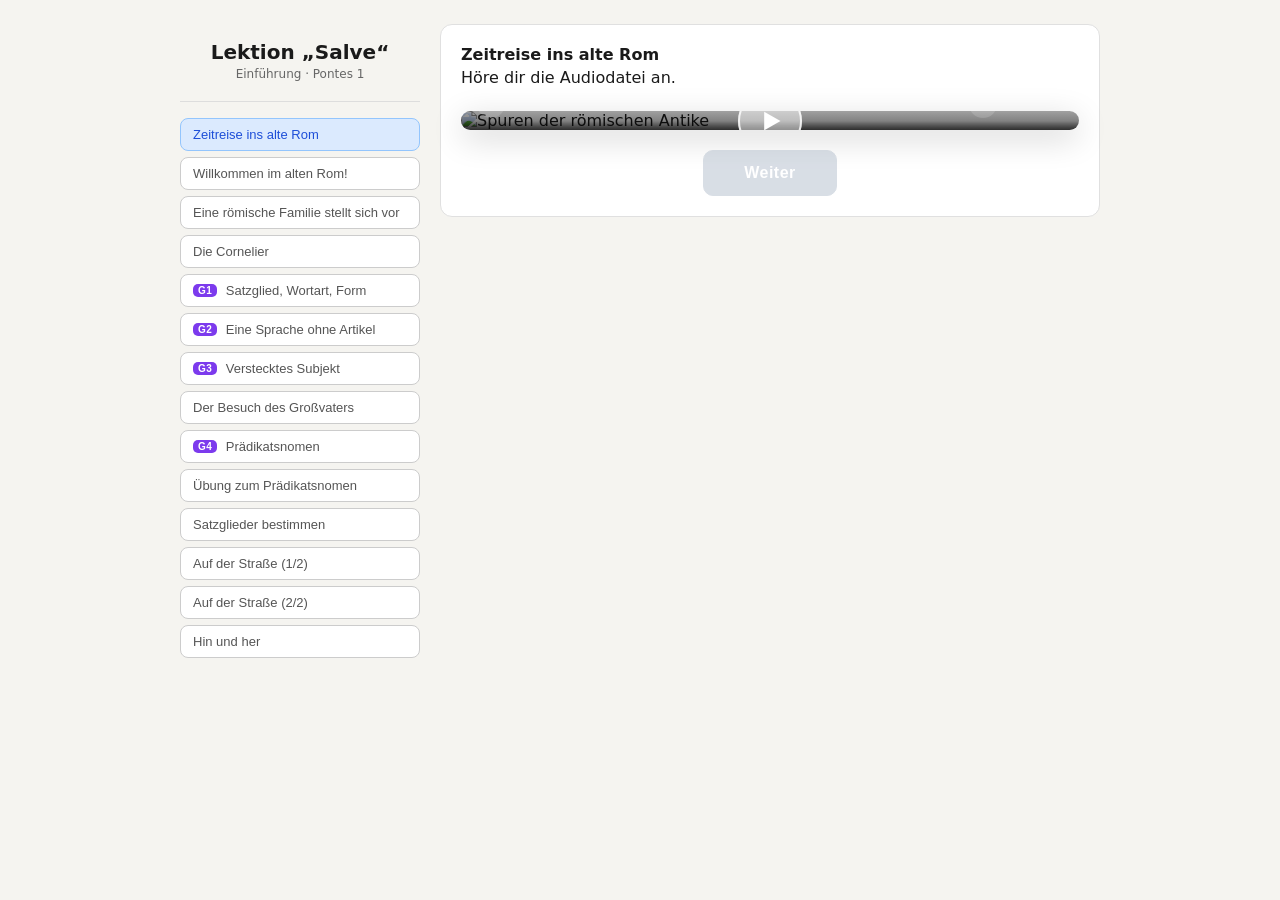
==== index.html @ 998313d2 "Update index.html jpg to png" ====
<!doctype html>
<html lang="de">
  <head>
    <meta charset="utf-8" />
    <meta content="width=device-width, initial-scale=1.0" name="viewport" />
    <title>Salve — Einführung · Pontes 1</title>
    <link href="salve.css" rel="stylesheet" />
  </head>
  <body>
    <!-- Solution Popover -->
    <div class="is-0ab481" id="solution-popover">
      <span id="solution-popover-text"></span>
      <div class="is-3caed4"></div>
    </div>

    <div class="app">
      <div class="sidebar">
        <div class="sidebar-header">
          <h1>Lektion „Salve“</h1>
          <p>Einführung · Pontes 1</p>
        </div>
        <div class="nav">
          <button class="nav-btn active" id="nav-s1">
            Zeitreise ins alte Rom
          </button>
          <button class="nav-btn" id="nav-s2">Willkommen im alten Rom!</button>
          <button class="nav-btn" id="nav-s3">
            Eine römische Familie stellt sich vor
          </button>
          <button class="nav-btn" id="nav-s4">Die Cornelier</button>
          <button class="nav-btn" id="nav-s5">
            <span class="grammar-badge">G1</span> Satzglied, Wortart, Form
          </button>
          <button class="nav-btn" id="nav-s6">
            <span class="grammar-badge">G2</span> Eine Sprache ohne Artikel
          </button>
          <button class="nav-btn" id="nav-s7">
            <span class="grammar-badge">G3</span> Verstecktes Subjekt
          </button>
          <button class="nav-btn" id="nav-s8">Der Besuch des Großvaters</button>
          <button class="nav-btn" id="nav-s9">
            <span class="grammar-badge">G4</span> Prädikatsnomen
          </button>
          <button class="nav-btn" id="nav-s10">Übung zum Prädikatsnomen</button>
          <button class="nav-btn" id="nav-s11">Satzglieder bestimmen</button>
          <button class="nav-btn" id="nav-s12">Auf der Straße (1/2)</button>
          <button class="nav-btn" id="nav-s13">Auf der Straße (2/2)</button>
          <button class="nav-btn" id="nav-s14">Hin und her</button>
          <button class="nav-btn nav-btn-uebersicht" id="nav-s15" style="display:none;">📋 Übersicht</button>
        </div>
      </div>

      <div class="main-content">
        <!-- S1: Zeitreise ins alte Rom -->
        <div class="section active" id="s1">
          <div class="task">
            <div class="task-title">Zeitreise ins alte Rom</div>
            <p class="task-instruction">Höre dir die Audiodatei an.</p>

            <!-- Hidden Audio Element -->
            <audio id="audio-s1">
              <source src="Zeitreise-ins-alte-Rom.mp3" type="audio/mpeg" />
            </audio>

            <!-- Bild mit eingebettetem Audio-Player -->
            <div
              class="s1-img-wrap"
              style="margin-bottom: 20px"
              onclick="toggleAudioS1(event)"
            >
              <img
                alt="Spuren der römischen Antike"
                src="Spuren-der-römischen-Antike.jpg"
                class="s1-img"
              />
              <!-- Centered pulsing play button -->
              <div class="s1-center-btn-wrap" id="s1-center-btn-wrap">
                <div class="s1-pulse-ring"></div>
                <div class="s1-pulse-ring s1-pulse-delay"></div>
                <button
                  class="s1-center-play-btn"
                  id="audio-play-btn-s1"
                  onclick="toggleAudioS1(event)"
                  aria-label="Abspielen"
                >
                  <svg
                    id="icon-play-s1"
                    viewBox="0 0 24 24"
                    width="28"
                    height="28"
                    fill="white"
                  >
                    <polygon points="7,4 21,12 7,20" />
                  </svg>
                  <svg
                    id="icon-pause-s1"
                    viewBox="0 0 24 24"
                    width="28"
                    height="28"
                    fill="white"
                    style="display: none"
                  >
                    <rect x="5" y="4" width="4" height="16" rx="1" />
                    <rect x="15" y="4" width="4" height="16" rx="1" />
                  </svg>
                </button>
              </div>

              <!-- Bottom progress bar (always visible) -->
              <div class="s1-overlay-player" id="audio-player-s1">
                <!-- Play/Pause -->
                <button
                  class="s1-bar-btn"
                  onclick="toggleAudioS1(event)"
                  aria-label="Play/Pause"
                >
                  <svg
                    id="icon-play-bar"
                    viewBox="0 0 24 24"
                    width="16"
                    height="16"
                    fill="white"
                  >
                    <polygon points="6,4 20,12 6,20" />
                  </svg>
                  <svg
                    id="icon-pause-bar"
                    viewBox="0 0 24 24"
                    width="16"
                    height="16"
                    fill="white"
                    style="display: none"
                  >
                    <rect x="5" y="4" width="4" height="16" rx="1" />
                    <rect x="15" y="4" width="4" height="16" rx="1" />
                  </svg>
                </button>

                <!-- Fortschrittsbalken -->
                <div
                  class="s1-progress-wrap"
                  id="audio-progress-wrap-s1"
                  onclick="seekAudioS1(event)"
                >
                  <div class="s1-progress-bar" id="audio-progress-s1"></div>
                </div>
                <div class="s1-time" id="audio-time-s1">0:00 / 0:00</div>

                <!-- Lautstärke -->
                <div class="s1-vol-wrap">
                  <button
                    class="s1-bar-btn"
                    id="s1-vol-btn"
                    onclick="s1ToggleMute(event)"
                    aria-label="Lautstärke"
                  >
                    <svg
                      id="icon-vol"
                      viewBox="0 0 24 24"
                      width="16"
                      height="16"
                      fill="white"
                    >
                      <path
                        d="M3 9v6h4l5 5V4L7 9H3zm13.5 3A4.5 4.5 0 0 0 14 7.97v8.05c1.48-.73 2.5-2.25 2.5-4.02z"
                      />
                    </svg>
                    <svg
                      id="icon-mute"
                      viewBox="0 0 24 24"
                      width="16"
                      height="16"
                      fill="white"
                      style="display: none"
                    >
                      <path
                        d="M16.5 12A4.5 4.5 0 0 0 14 7.97v2.21l2.45 2.45c.03-.2.05-.41.05-.63zm2.5 0c0 .94-.2 1.82-.54 2.64l1.51 1.51A8.796 8.796 0 0 0 21 12c0-4.28-3-7.86-7-8.77v2.06c2.89.86 5 3.54 5 6.71zM4.27 3L3 4.27 7.73 9H3v6h4l5 5v-6.73l4.25 4.25c-.67.52-1.42.93-2.25 1.18v2.06A8.99 8.99 0 0 0 17.73 18l1.73 1.73L21 18.46 4.54 2 4.27 3zM12 4L9.91 6.09 12 8.18V4z"
                      />
                    </svg>
                  </button>
                  <input
                    class="s1-vol-slider"
                    id="s1-vol-slider"
                    type="range"
                    min="0"
                    max="1"
                    step="0.05"
                    value="1"
                    oninput="s1SetVolume(event)"
                    onclick="event.stopPropagation()"
                  />
                </div>
              </div>
            </div>

            <!-- Weiter-Button (erscheint erst in den letzten 2 Sekunden) -->
            <div class="s1-weiter-center" id="s1-weiter-wrap">
              <button
                class="btn-check btn-weiter btn-weiter-inactive"
                id="btn-s1-weiter"
                onclick="markS1Weiter()"
                disabled
              >
                Weiter
              </button>
            </div>
          </div>
        </div>

        <!-- S2: Willkommen im alten Rom! -->
        <div class="section" id="s2">
          <div class="task">
            <div class="task-title">Willkommen im alten Rom!</div>
            <p class="task-instruction">
              Stelle Vermutungen an, welche Gegenstände die Römer anstelle der
              folgenden modernen Gegenstände verwendeten.
            </p>

            <!-- Word Pool -->
            <div class="s2-pool" id="s2-pool">
              <div class="s15-chip" draggable="true" id="s2-chip-5">
                Sonnenuhr
              </div>
              <div class="s15-chip" draggable="true" id="s2-chip-9">
                Wachstafel, Buchrolle
              </div>
              <div class="s15-chip" draggable="true" id="s2-chip-3">Besen</div>
              <div class="s15-chip" draggable="true" id="s2-chip-7">
                Ball, Nüsse
              </div>
              <div class="s15-chip" draggable="true" id="s2-chip-1">
                Bottich, Waschbrett
              </div>
              <div class="s15-chip" draggable="true" id="s2-chip-10">
                Offenes Feuer
              </div>
              <div class="s15-chip" draggable="true" id="s2-chip-4">
                Kerze, Öllampe
              </div>
              <div class="s15-chip" draggable="true" id="s2-chip-6">
                Kutsche
              </div>
              <div class="s15-chip" draggable="true" id="s2-chip-2">
                Griffel, Schreibfeder
              </div>
              <div class="s15-chip" draggable="true" id="s2-chip-8">
                Kohlebecken
              </div>
            </div>

            <!-- Image Grid -->
            <div class="s2-grid">
              <div class="s2-card">
                <img
                  src="waschmaschine.png"
                  alt="Waschmaschine"
                  class="s2-img"
                />
                <div
                  class="s15-slot s2-slot"
                  id="s2-slot-1"
                  data-correct="1"
                ></div>
              </div>

              <div class="s2-card">
                <img
                  src="kugelschreibe.png"
                  alt="Kugelschreiber"
                  class="s2-img"
                />
                <div
                  class="s15-slot s2-slot"
                  id="s2-slot-2"
                  data-correct="2"
                ></div>
              </div>

              <div class="s2-card">
                <img src="staubsauger.png" alt="Staubsauger" class="s2-img" />
                <div
                  class="s15-slot s2-slot"
                  id="s2-slot-3"
                  data-correct="3"
                ></div>
              </div>

              <div class="s2-card">
                <img src="gluehbirne.png" alt="Glühbirne" class="s2-img" />
                <div
                  class="s15-slot s2-slot"
                  id="s2-slot-4"
                  data-correct="4"
                ></div>
              </div>

              <div class="s2-card">
                <img src="uhr.png" alt="Uhr" class="s2-img" />
                <div
                  class="s15-slot s2-slot"
                  id="s2-slot-5"
                  data-correct="5"
                ></div>
              </div>

              <div class="s2-card">
                <img src="auto.png" alt="Auto" class="s2-img" />
                <div
                  class="s15-slot s2-slot"
                  id="s2-slot-6"
                  data-correct="6"
                ></div>
              </div>

              <div class="s2-card">
                <img src="spielkonsole.png" alt="Spielkonsole" class="s2-img" />
                <div
                  class="s15-slot s2-slot"
                  id="s2-slot-7"
                  data-correct="7"
                ></div>
              </div>

              <div class="s2-card">
                <img src="heizung.png" alt="Heizung" class="s2-img" />
                <div
                  class="s15-slot s2-slot"
                  id="s2-slot-8"
                  data-correct="8"
                ></div>
              </div>

              <div class="s2-card">
                <img src="buch.png" alt="Buch" class="s2-img" />
                <div
                  class="s15-slot s2-slot"
                  id="s2-slot-9"
                  data-correct="9"
                ></div>
              </div>

              <div class="s2-card">
                <img src="herd.png" alt="Herd" class="s2-img" />
                <div
                  class="s15-slot s2-slot"
                  id="s2-slot-10"
                  data-correct="10"
                ></div>
              </div>
            </div>
            <!-- /s2-grid -->

            <div
              style="
                display: flex;
                align-items: center;
                gap: 14px;
                flex-wrap: wrap;
              "
            >
              <button
                class="btn-check btn-primary"
                id="btn-s2"
                onclick="checkS2()"
              >
                Überprüfen
              </button>
              <div class="attempts" id="att-s2">Versuche: 0 / 3</div>
            </div>

            <div class="feedback" id="fb-s2"></div>
            <div class="s1-weiter-center" style="margin-top: 16px">
              <button
                class="btn-check btn-weiter is-9c7663"
                id="weiter-s2"
                onclick="weiterTo('s3')"
              >
                Weiter
              </button>
            </div>
          </div>
        </div>

        <!-- S3: Eine römische Familie stellt sich vor -->
        <div class="section" id="s3">
          <div class="task">
            <div class="task-title">Eine römische Familie stellt sich vor</div>

            <p class="task-instruction">Lies dir den Text durch.</p>

            <div class="painting-wrap" style="margin-bottom: 20px">
              <img
                src="eine-roemische-familie-stellt-sich-vor.png"
                alt="Eine römische Familie stellt sich vor"
                style="width: 100%; display: block"
              />
            </div>

            <p class="task-instruction">
              Hier siehst du eine Familie der römischen Oberschicht, die um 100
              nach Christus mitten in Rom lebt. Sie gehört zu den Corneliern,
              einer bekannten römischen Sippe.
            </p>
            <p class="task-instruction">
              Der Hausherr und Vater ist Rechtsanwalt und vertritt seine
              Klienten vor Gericht. Bezahlt wird er für diese Tätigkeit nicht.
              Die Familie lebt von den Erträgen ihres Landguts außerhalb Roms.
            </p>
            <p class="task-instruction">
              Die Mutter führt den Haushalt. Sie erzieht die beiden Kinder,
              Aulus und Cornelia, teilt die Sklaven zur Arbeit ein und
              beaufsichtigt sie. Aulus und Cornelia gehen in die Schule. In
              ihrer Freizeit spielen sie gern mit ihrem Hündchen.
            </p>
            <p class="task-instruction">
              Freie Römer trugen meist drei Namen: Den Vornamen (lat.:
              <em>praenōmen</em>, z. B. <em>Quīntus</em>), den Familiennamen
              (lat.: <em>nōmen gentīle</em>, z. B. <em>Cornēlius</em>) und einen
              Beinamen (lat.: <em>cōgnōmen</em>, z. B. <em>Prīscus</em>).
            </p>
            <p class="task-instruction">
              Freie Frauen trugen den Familiennamen ihres Vaters; Sklaven
              erhielten von ihrem Herrn einen Rufnamen.
            </p>

            <div class="s1-weiter-center" style="margin-top: 20px">
              <button
                class="btn-check btn-weiter"
                id="btn-s3-weiter"
                onclick="markS3Weiter()"
              >
                Gelesen
              </button>
            </div>
          </div>
        </div>

        <!-- S4: Die Cornelier -->
        <div class="section" id="s4">
          <div class="task">
            <div class="task-title">Die Cornelier</div>

            <p class="task-instruction">
              Erschließe, was die Wörter bedeuten könnten. Schreibe in die
              Lücken.
            </p>

            <!-- Bild mit positionierten Inputs -->
            <div class="s4-img-wrap" id="s4-img-wrap">
              <img
                src="eine-roemische-familie-stellt-sich-vor-2.png"
                alt="Die Cornelier"
                class="s4-img"
                id="s4-img"
                draggable="false"
              />

              <!-- pater – Quintus Cornélius Priscus, oben Mitte -->
              <div class="s4-pin" style="left: 34%; top: 4%">
                <div class="s4-pin-label">pater</div>
                <input
                  autocomplete="off"
                  class="s4-input"
                  id="s4-in-pater"
                  type="text"
                  placeholder=""
                  data-answers="der Vater,Vater"
                />
              </div>

              <!-- avus – Públius Cornélius Firmus, oben links -->
              <div class="s4-pin" style="left: 10.5%; top: 6%">
                <div class="s4-pin-label">avus</div>
                <input
                  autocomplete="off"
                  class="s4-input"
                  id="s4-in-avus"
                  type="text"
                  placeholder=""
                  data-answers="der Großvater,Großvater,der Opa,Opa"
                />
              </div>

              <!-- māter – Valeria, oben Mitte-rechts -->
              <div class="s4-pin" style="left: 59%; top: 10%">
                <div class="s4-pin-label">māter</div>
                <input
                  autocomplete="off"
                  class="s4-input"
                  id="s4-in-mater"
                  type="text"
                  placeholder=""
                  data-answers="die Mutter,Mutter"
                />
              </div>

              <!-- servus – Lycus, oben rechts -->
              <div class="s4-pin" style="left: 90%; top: 6%">
                <div class="s4-pin-label">servus</div>
                <input
                  autocomplete="off"
                  class="s4-input"
                  id="s4-in-servus"
                  type="text"
                  placeholder=""
                  data-answers="der Sklave,Sklave"
                />
              </div>

              <!-- serva – Délia, rechts Mitte -->
              <div class="s4-pin" style="left: 85%; top: 77%">
                <div class="s4-pin-label">serva</div>
                <input
                  autocomplete="off"
                  class="s4-input"
                  id="s4-in-serva"
                  type="text"
                  placeholder=""
                  data-answers="die Sklavin,Sklavin"
                />
              </div>

              <!-- filius – Aulus Cornélius Faustus, unten links -->
              <div class="s4-pin" style="left: 21%; top: 68%">
                <div class="s4-pin-label">filius</div>
                <input
                  autocomplete="off"
                  class="s4-input"
                  id="s4-in-filius"
                  type="text"
                  placeholder=""
                  data-answers="der Sohn,Sohn"
                />
              </div>

              <!-- catella – Issa, unten Mitte -->
              <div class="s4-pin" style="left: 49%; top: 64%">
                <div class="s4-pin-label">catella</div>
                <input
                  autocomplete="off"
                  class="s4-input"
                  id="s4-in-catella"
                  type="text"
                  placeholder=""
                  data-answers="das Hündchen,Hündchen,die Hündin,Hündin,der Hund,Hund,das Hund"
                />
              </div>

              <!-- filia – Cornélia, unten rechts -->
              <div class="s4-pin" style="left: 71%; top: 60%">
                <div class="s4-pin-label">filia</div>
                <input
                  autocomplete="off"
                  class="s4-input"
                  id="s4-in-filia"
                  type="text"
                  placeholder=""
                  data-answers="die Tochter,Tochter"
                />
              </div>
            </div>
            <!-- /s4-img-wrap -->

            <div
              style="
                margin-top: 14px;
                display: flex;
                align-items: center;
                gap: 14px;
                flex-wrap: wrap;
              "
            >
              <button
                class="btn-check btn-primary"
                id="btn-s4"
                onclick="checkS4()"
              >
                Überprüfen
              </button>
              <div class="attempts" id="att-s4">Versuche: 0 / 3</div>
            </div>
            <div class="feedback" id="fb-s4"></div>
            <div class="s1-weiter-center" style="margin-top: 16px">
              <button
                class="btn-check btn-weiter is-9c7663"
                id="weiter-s4"
                onclick="weiterTo('s5')"
              >
                Weiter
              </button>
            </div>
          </div>
        </div>

        <!-- S5: G1 Satzglied, Wortart, Form -->
        <div class="section" id="s5">
          <div class="task">
            <div class="task-title">
              <span class="grammar-badge">G1</span> Satzglied, Wortart, Form
            </div>

            <p class="task-instruction">Sieh dir das Grammatikvideo an.</p>

            <video
              id="video-s5"
              class="s5-video"
              controls
              controlsList="nodownload"
            >
              <source src="G1-Satzglied-Wortart-Form.mp4" type="video/mp4" />
              Dein Browser unterstützt dieses Videoformat nicht.
            </video>

            <div class="s1-weiter-center" style="margin-top: 20px">
              <button
                class="btn-check btn-weiter btn-weiter-inactive"
                id="btn-s5-weiter"
                onclick="markS5Weiter()"
                disabled
              >
                Weiter
              </button>
            </div>
          </div>
        </div>

        <!-- S6: G2 Eine Sprache ohne Artikel -->
        <div class="section" id="s6">
          <div class="task">
            <div class="task-title">
              <span class="grammar-badge">G2</span> Eine Sprache ohne Artikel
            </div>

            <p class="task-instruction">Lies dir die Grammatikregel durch.</p>

            <!-- Grammatikregel-Box -->
            <div class="s6-rule-box">
              <div class="s6-rule-examples">
                <p>
                  <em>Issa catella est.</em> –
                  <em
                    >Issa ist <strong><u>ein</u></strong> Hündchen.</em
                  >
                </p>
                <p>
                  <em>Catella currit.</em> –
                  <em
                    ><strong><u>Das</u></strong> Hündchen läuft.</em
                  >
                </p>
              </div>
              <div class="s6-rule-rule">
                <span class="s6-rule-badge">R</span>
                <p>
                  Die lateinische Sprache hat <strong>keine Artikel</strong>. In
                  der Regel erkennst du am Zusammenhang, ob du bei der
                  Übersetzung einen bestimmten Artikel (der, die, das) oder
                  einen unbestimmten Artikel (ein, eine, ein) benutzen musst.
                </p>
              </div>
            </div>

            <div class="s1-weiter-center" style="margin-top: 20px">
              <button
                class="btn-check btn-weiter"
                id="btn-s6-weiter"
                onclick="markS6Weiter()"
              >
                Gelesen
              </button>
            </div>
          </div>
        </div>

        <!-- S7: G3 Verstecktes Subjekt -->
        <div class="section" id="s7">
          <div class="task">
            <div class="task-title">
              <span class="grammar-badge">G3</span> Verstecktes Subjekt
            </div>

            <p class="task-instruction">Lies dir die Grammatikregel durch.</p>

            <div class="s6-rule-box">
              <div class="s6-rule-examples">
                <p>
                  <em
                    >Hic Cornēlia est. Canta<strong><u>t</u></strong
                    >.</em
                  >
                  –
                  <em
                    >Hier ist Cornelia.
                    <strong style="color: #dc2626">Sie</strong> singt.</em
                  >
                </p>
                <p>
                  <em
                    >Publius avus est. Veni<strong><u>t</u></strong
                    >.</em
                  >
                  –
                  <em
                    >Publius ist der Großvater.
                    <strong style="color: #dc2626">Er</strong> kommt.</em
                  >
                </p>
              </div>
              <div class="s6-rule-rule">
                <span class="s6-rule-badge">R</span>
                <p>
                  Das Subjekt des ersten Satzes <em>(Cornēlia)</em> gilt auch
                  für den zweiten, wenn kein neues Subjekt vorkommt: Es ist im
                  Prädikat <strong>„versteckt"</strong>. Im Deutschen verwendet
                  man in solchen Fällen ein Personalpronomen (z. B. er/sie/es).
                </p>
              </div>
            </div>

            <div class="s1-weiter-center" style="margin-top: 20px">
              <button
                class="btn-check btn-weiter"
                id="btn-s7-weiter"
                onclick="markS7Weiter()"
              >
                Gelesen
              </button>
            </div>
          </div>
        </div>

        <!-- S8: Der Besuch des Großvaters -->
        <div class="section" id="s8">
          <div class="task">
            <div class="task-title">Der Besuch des Großvaters</div>
            <p class="task-instruction">
              Übersetze die Angaben zu den Bildern. Falls nötig, kannst du
              einzelne Vokabeln im Vokabelverzeichnis nachschauen.
            </p>

            <!-- Szene 1 -->
            <div class="s6-row">
              <img src="szene1.png" alt="Szene 1" class="s6-img" />
              <div class="s6-right">
                <p class="s6-latin">Hic pater est. Pater dominus est.</p>
                <input
                  autocomplete="off"
                  class="s6-input"
                  id="s6-in-1"
                  type="text"
                  placeholder="Übersetzung …"
                  data-answers="Hier ist der Vater. Der Vater ist der Herr.,Hier ist der Vater. Der Vater ist der Hausherr.,Hier ist der Vater. Der Vater ist ein Herr.,Hier ist der Vater. Der Vater ist ein Hausherr.,Hier ist der Vater. Der Vater ist Herr.,Hier ist der Vater. Der Vater ist Hausherr."
                />
              </div>
            </div>

            <!-- Szene 2 -->
            <div class="s6-row">
              <img src="szene2.png" alt="Szene 2" class="s6-img" />
              <div class="s6-right">
                <p class="s6-latin">
                  Hic servus est. Servus clamat: „Avus venit!"
                </p>
                <input
                  autocomplete="off"
                  class="s6-input"
                  id="s6-in-2"
                  type="text"
                  placeholder="Übersetzung …"
                  data-answers="Hier ist der Sklave. Der Sklave ruft: Großvater kommt!,Hier ist der Sklave. Der Sklave ruft: Der Großvater kommt!,Hier ist ein Sklave. Der Sklave ruft: Großvater kommt!,Hier ist ein Sklave. Der Sklave ruft: Der Großvater kommt!"
                />
              </div>
            </div>

            <!-- Szene 3 -->
            <div class="s6-row">
              <img src="szene3.png" alt="Szene 3" class="s6-img" />
              <div class="s6-right">
                <p class="s6-latin">
                  Hic mater est. Mater domina est. Hic serva est. Laborat.
                </p>
                <input
                  autocomplete="off"
                  class="s6-input"
                  id="s6-in-3"
                  type="text"
                  placeholder="Übersetzung …"
                  data-answers="Hier ist die Mutter. Die Mutter ist die Herrin. Hier ist die Sklavin. Sie arbeitet.,Hier ist die Mutter. Die Mutter ist eine Herrin. Hier ist die Sklavin. Sie arbeitet.,Hier ist die Mutter. Die Mutter ist Herrin. Hier ist die Sklavin. Sie arbeitet.,Hier ist die Mutter. Die Mutter ist Hausherrin. Hier ist die Sklavin. Sie arbeitet.,Hier ist die Mutter. Die Mutter ist eine Hausherrin. Hier ist die Sklavin. Sie arbeitet.,Hier ist die Mutter. Die Mutter ist Hausherrin. Hier ist die Sklavin. Sie arbeitet."
                />
              </div>
            </div>

            <!-- Szene 4 -->
            <div class="s6-row">
              <img src="szene4.png" alt="Szene 4" class="s6-img" />
              <div class="s6-right">
                <p class="s6-latin">Hic Aulus est. Aulus filius est. Ludit.</p>
                <input
                  autocomplete="off"
                  class="s6-input"
                  id="s6-in-4"
                  type="text"
                  placeholder="Übersetzung …"
                  data-answers="Hier ist Aulus. Aulus ist der Sohn. Er spielt."
                />
              </div>
            </div>

            <!-- Szene 5 -->
            <div class="s6-row">
              <img src="szene5.png" alt="Szene 5" class="s6-img" />
              <div class="s6-right">
                <p class="s6-latin">
                  Hic Cornelia est. Cornelia filia est. Cantat et gaudet.
                </p>
                <input
                  autocomplete="off"
                  class="s6-input"
                  id="s6-in-5"
                  type="text"
                  placeholder="Übersetzung …"
                  data-answers="Hier ist Cornelia. Cornelia ist die Tochter. Sie singt und freut sich."
                />
              </div>
            </div>

            <!-- Szene 6 -->
            <div class="s6-row">
              <img src="szene6.png" alt="Szene 6" class="s6-img" />
              <div class="s6-right">
                <p class="s6-latin">Hic Issa est. Issa catella est. Currit.</p>
                <input
                  autocomplete="off"
                  class="s6-input"
                  id="s6-in-6"
                  type="text"
                  placeholder="Übersetzung …"
                  data-answers="Hier ist Issa. Issa ist das Hündchen. Es läuft.,Hier ist Issa. Issa ist das Hündchen. Sie läuft.,Hier ist Issa. Issa ist ein Hündchen. Es läuft.,Hier ist Issa. Issa ist ein Hündchen. Sie läuft.,Hier ist Issa. Issa ist die Hündin. Sie läuft.,Hier ist Issa. Issa ist der Hund. Er läuft.,Hier ist Issa. Issa ist der Hund. Sie läuft.,Hier ist Issa. Issa ist ein Hund. Sie läuft.,Hier ist Issa. Issa ist ein Hund. Er läuft."
                />
              </div>
            </div>

            <div
              style="
                margin-top: 14px;
                display: flex;
                align-items: center;
                gap: 14px;
                flex-wrap: wrap;
              "
            >
              <button
                class="btn-check btn-primary"
                id="btn-s8"
                onclick="checkS8()"
              >
                Überprüfen
              </button>
              <div class="attempts" id="att-s8">Versuche: 0 / 3</div>
            </div>
            <div class="feedback" id="fb-s8"></div>
            <div class="s1-weiter-center" style="margin-top: 20px">
              <button
                class="btn-check btn-weiter is-9c7663"
                id="weiter-s8"
                onclick="weiterTo('s9')"
              >
                Weiter
              </button>
            </div>
          </div>
        </div>

        <!-- S9: G4 Prädikatsnomen -->
        <div class="section" id="s9">
          <div class="task">
            <div class="task-title">
              <span class="grammar-badge">G4</span> Prädikatsnomen
            </div>

            <p class="task-instruction">Lies dir die Grammatikregel durch.</p>

            <div class="s6-rule-box">
              <div class="s6-rule-examples">
                <p>
                  <em
                    >Issa
                    <strong style="color: #dc2626">catella</strong> est.</em
                  >
                  –
                  <em
                    >Issa ist
                    <strong style="color: #dc2626">ein Hündchen</strong>.</em
                  >
                </p>
                <p>
                  <em
                    >Pater
                    <strong style="color: #dc2626">dominus</strong> est.</em
                  >
                  –
                  <em
                    >Der Vater ist
                    <strong style="color: #dc2626">der Herr</strong>.</em
                  >
                </p>
                <p>
                  <em
                    >Aulus
                    <strong style="color: #dc2626">filius</strong> est.</em
                  >
                  –
                  <em
                    >Aulus ist
                    <strong style="color: #dc2626">der Sohn</strong>.</em
                  >
                </p>
              </div>
              <div class="s6-rule-rule">
                <span class="s6-rule-badge">R</span>
                <p>
                  Das Prädikat kann auch aus zwei Wörtern bestehen, einem
                  Substantiv <em>(catella)</em> und einem Verb <em>(est)</em>.
                  Das Wort <em>catella</em> nennt man in diesem Fall
                  <strong>Prädikatsnomen</strong>.
                </p>
              </div>
            </div>

            <div class="s1-weiter-center" style="margin-top: 20px">
              <button
                class="btn-check btn-weiter"
                id="btn-s9-weiter"
                onclick="markS9Weiter()"
              >
                Gelesen
              </button>
            </div>
          </div>
        </div>

        <!-- S10: Übung zum Prädikatsnomen -->
        <div class="section" id="s10">
          <div class="task">
            <div class="task-title">Übung zum Prädikatsnomen</div>
            <p class="task-instruction">
              Markiere in den folgenden Sätzen das Prädikatsnomen.
            </p>

            <!-- Picker -->
            <div class="s11-picker-wrap">
              <div class="s11-picker-label" id="s10-picker-label">
                Prädikatsnomen
              </div>
              <div class="s11-picker">
                <button
                  class="s11-circle active"
                  id="s10-m-praedikatsnomen"
                  title="Prädikatsnomen"
                  style="--c: #1d4ed8"
                ></button>
              </div>
            </div>

            <!-- Token Sentences -->
            <div class="mk-exercise" id="mk-s10">
              <div class="mk-sentence">
                <span class="mk-nr">1.</span>
                <div class="mk-tokens-row">
                  <span class="mk-token" data-id="1" data-correct="false"
                    >Publius</span
                  >
                  <span class="mk-token" data-id="2" data-correct="true"
                    >avus</span
                  >
                  <span class="mk-token" data-id="3" data-correct="false"
                    >est.</span
                  >
                  <span class="mk-token" data-id="4" data-correct="false"
                    >Venit.</span
                  >
                </div>
                <span class="mk-translation"
                  >Publius ist der Großvater. Er kommt.</span
                >
              </div>

              <div class="mk-sentence">
                <span class="mk-nr">2.</span>
                <div class="mk-tokens-row">
                  <span class="mk-token" data-id="5" data-correct="false"
                    >Delia</span
                  >
                  <span class="mk-token" data-id="6" data-correct="true"
                    >serva</span
                  >
                  <span class="mk-token" data-id="7" data-correct="false"
                    >est.</span
                  >
                  <span class="mk-token" data-id="8" data-correct="false"
                    >Laborat.</span
                  >
                </div>
                <span class="mk-translation"
                  >Delia ist die Sklavin. Sie arbeitet.</span
                >
              </div>

              <div class="mk-sentence">
                <span class="mk-nr">3.</span>
                <div class="mk-tokens-row">
                  <span class="mk-token" data-id="9" data-correct="false"
                    >Issa</span
                  >
                  <span class="mk-token" data-id="10" data-correct="true"
                    >catella</span
                  >
                  <span class="mk-token" data-id="11" data-correct="false"
                    >est.</span
                  >
                  <span class="mk-token" data-id="12" data-correct="false"
                    >Currit.</span
                  >
                </div>
                <span class="mk-translation"
                  >Issa ist das Hündchen. Es läuft.</span
                >
              </div>

              <div class="mk-sentence">
                <span class="mk-nr">4.</span>
                <div class="mk-tokens-row">
                  <span class="mk-token" data-id="13" data-correct="false"
                    >Aulus</span
                  >
                  <span class="mk-token" data-id="14" data-correct="true"
                    >filius</span
                  >
                  <span class="mk-token" data-id="15" data-correct="false"
                    >est.</span
                  >
                  <span class="mk-token" data-id="16" data-correct="false"
                    >Ludit.</span
                  >
                </div>
                <span class="mk-translation"
                  >Aulus ist der Sohn. Er spielt.</span
                >
              </div>

              <div class="mk-sentence">
                <span class="mk-nr">5.</span>
                <div class="mk-tokens-row">
                  <span class="mk-token" data-id="17" data-correct="false"
                    >Quintus</span
                  >
                  <span class="mk-token" data-id="18" data-correct="true"
                    >pater</span
                  >
                  <span class="mk-token" data-id="19" data-correct="false"
                    >est.</span
                  >
                </div>
                <span class="mk-translation">Quintus ist der Vater.</span>
              </div>
            </div>
            <!-- /mk-exercise -->

            <div
              style="
                display: flex;
                align-items: center;
                gap: 14px;
                flex-wrap: wrap;
                margin-top: 14px;
              "
            >
              <button
                class="btn-check btn-primary"
                id="btn-s10"
                onclick="checkS10()"
              >
                Überprüfen
              </button>
              <div class="attempts" id="att-s10">Versuche: 0 / 3</div>
            </div>
            <div class="feedback" id="fb-s10"></div>
            <div class="s1-weiter-center" style="margin-top: 12px">
              <button
                class="btn-check btn-weiter is-9c7663"
                id="weiter-s10"
                onclick="weiterTo('s11')"
              >
                Weiter
              </button>
            </div>
          </div>
        </div>

        <!-- S11: Satzglieder bestimmen -->
        <div class="section" id="s11">
          <div class="task">
            <div class="task-title">Satzglieder bestimmen</div>
            <p class="task-instruction">
              Bestimme in den folgenden Sätzen Subjekt, Prädikat und Prädikat
              mit verstecktem Subjekt.
            </p>

            <!-- Marker Selector -->
            <div class="s11-picker-wrap">
              <div class="s11-picker-label" id="s11-picker-label">Subjekt</div>
              <div class="s11-picker">
                <button
                  class="s11-circle active"
                  id="s11-m-subjekt"
                  data-marker="subjekt"
                  onclick="s11SelectMarker('subjekt')"
                  title="Subjekt"
                  style="--c: #22c55e"
                ></button>
                <button
                  class="s11-circle"
                  id="s11-m-praedikat"
                  data-marker="praedikat"
                  onclick="s11SelectMarker('praedikat')"
                  title="Prädikat"
                  style="--c: #facc15"
                ></button>
                <button
                  class="s11-circle"
                  id="s11-m-versteckt"
                  data-marker="versteckt"
                  onclick="s11SelectMarker('versteckt')"
                  title="Prädikat mit verstecktem Subjekt"
                  style="--c: #ec4899"
                ></button>
              </div>
            </div>

            <!-- Sentences -->
            <div class="mk-exercise" id="mk-s11">
              <div class="mk-sentence">
                <span class="mk-nr">1.</span>
                <div class="mk-tokens-row">
                  <span
                    class="mk-token s11-token"
                    data-id="1"
                    data-correct="subjekt"
                    >Syrus</span
                  >
                  <span
                    class="mk-token s11-token"
                    data-id="2"
                    data-correct="praedikat"
                    >servus est.</span
                  >
                </div>
                <span class="mk-translation">Syrus ist ein Sklave.</span>
              </div>

              <div class="mk-sentence">
                <span class="mk-nr">2.</span>
                <div class="mk-tokens-row">
                  <span
                    class="mk-token s11-token"
                    data-id="3"
                    data-correct="subjekt"
                    >Publius</span
                  >
                  <span
                    class="mk-token s11-token"
                    data-id="4"
                    data-correct="praedikat"
                    >avus est.</span
                  >
                </div>
                <span class="mk-translation">Publius ist der Großvater.</span>
              </div>

              <div class="mk-sentence">
                <span class="mk-nr">3.</span>
                <div class="mk-tokens-row">
                  <span
                    class="mk-token s11-token"
                    data-id="5"
                    data-correct="subjekt"
                    >Serva</span
                  >
                  <span
                    class="mk-token s11-token"
                    data-id="6"
                    data-correct="praedikat"
                    >laborat.</span
                  >
                </div>
                <span class="mk-translation">Die Sklavin arbeitet.</span>
              </div>

              <div class="mk-sentence">
                <span class="mk-nr">4.</span>
                <div class="mk-tokens-row">
                  <span
                    class="mk-token s11-token"
                    data-id="7"
                    data-correct="subjekt"
                    >Syrus</span
                  >
                  <span
                    class="mk-token s11-token"
                    data-id="8"
                    data-correct="praedikat"
                    >clamat:</span
                  >
                  <span
                    class="mk-token s11-token"
                    data-id="9"
                    data-correct="subjekt"
                    >„Avus</span
                  >
                  <span
                    class="mk-token s11-token"
                    data-id="10"
                    data-correct="praedikat"
                    >venit!"</span
                  >
                </div>
                <span class="mk-translation"
                  >Syrus ruft: „Der Großvater kommt!"</span
                >
              </div>

              <div class="mk-sentence">
                <span class="mk-nr">5.</span>
                <div class="mk-tokens-row">
                  <span
                    class="mk-token s11-token"
                    data-id="11"
                    data-correct="subjekt"
                    >Issa</span
                  >
                  <span
                    class="mk-token s11-token"
                    data-id="12"
                    data-correct="praedikat"
                    >catella est.</span
                  >
                  <span
                    class="mk-token s11-token"
                    data-id="13"
                    data-correct="versteckt"
                    >Currit.</span
                  >
                </div>
                <span class="mk-translation"
                  >Issa ist das Hündchen. Es läuft.</span
                >
              </div>
            </div>
            <!-- /mk-s11 -->

            <div
              style="
                display: flex;
                align-items: center;
                gap: 14px;
                flex-wrap: wrap;
                margin-top: 14px;
              "
            >
              <button
                class="btn-check btn-primary"
                id="btn-s11"
                onclick="checkS11()"
              >
                Überprüfen
              </button>
              <div class="attempts" id="att-s11">Versuche: 0 / 3</div>
            </div>
            <div class="feedback" id="fb-s11"></div>
            <div class="s1-weiter-center" style="margin-top: 12px">
              <button
                class="btn-check btn-weiter is-9c7663"
                id="weiter-s11"
                onclick="weiterTo('s12')"
              >
                Weiter
              </button>
            </div>
          </div>
        </div>

        <!-- S12: Auf der Straße (1/2) -->
        <div class="section" id="s12">
          <div class="task">
            <div class="task-title">Auf der Straße (1/2)</div>
            <p class="task-instruction">
              Ordne jedem Beispiel den passenden Grammatikbegriff zu.
            </p>

            <!-- Pool -->
            <div class="s2-pool" id="s12-pool">
              <div class="s15-chip" draggable="true" id="s12-chip-0">
                Prädikat
              </div>
              <div class="s15-chip" draggable="true" id="s12-chip-1">
                Artikel
              </div>
              <div class="s15-chip" draggable="true" id="s12-chip-2">
                Subjekt
              </div>
              <div class="s15-chip" draggable="true" id="s12-chip-3">
                Adverb
              </div>
              <div class="s15-chip" draggable="true" id="s12-chip-4">
                Prädikatsnomen
              </div>
              <div class="s15-chip" draggable="true" id="s12-chip-5">
                Pronomen
              </div>
            </div>

            <!-- Table -->
            <div class="s12-table">
              <div class="s12-table-head">
                <span>Beispiel</span>
                <span>Grammatikbegriff</span>
              </div>

              <div class="s12-table-row">
                <span class="s12-example">der, die, das</span>
                <div
                  class="s15-slot s12-slot"
                  id="s12-slot-0"
                  data-correct="1"
                ></div>
              </div>

              <div class="s12-table-row">
                <span class="s12-example"><u>Cornelia</u> singt.</span>
                <div
                  class="s15-slot s12-slot"
                  id="s12-slot-1"
                  data-correct="2"
                ></div>
              </div>

              <div class="s12-table-row">
                <span class="s12-example">Delia ist <u>eine Sklavin</u>.</span>
                <div
                  class="s15-slot s12-slot"
                  id="s12-slot-2"
                  data-correct="4"
                ></div>
              </div>

              <div class="s12-table-row">
                <span class="s12-example">er, sie, es</span>
                <div
                  class="s15-slot s12-slot"
                  id="s12-slot-3"
                  data-correct="5"
                ></div>
              </div>

              <div class="s12-table-row">
                <span class="s12-example">Aulus <u>ruft</u>.</span>
                <div
                  class="s15-slot s12-slot"
                  id="s12-slot-4"
                  data-correct="0"
                ></div>
              </div>

              <div class="s12-table-row">
                <span class="s12-example">hier, jetzt, heute</span>
                <div
                  class="s15-slot s12-slot"
                  id="s12-slot-5"
                  data-correct="3"
                ></div>
              </div>
            </div>
            <!-- /s12-table -->

            <div
              style="
                display: flex;
                align-items: center;
                gap: 14px;
                flex-wrap: wrap;
                margin-top: 14px;
              "
            >
              <button
                class="btn-check btn-primary"
                id="btn-s12"
                onclick="checkS12()"
              >
                Überprüfen
              </button>
              <div class="attempts" id="att-s12">Versuche: 0 / 3</div>
            </div>
            <div class="feedback" id="fb-s12"></div>
            <div class="s1-weiter-center" style="margin-top: 12px">
              <button
                class="btn-check btn-weiter is-9c7663"
                id="weiter-s12"
                onclick="weiterTo('s13')"
              >
                Weiter
              </button>
            </div>
          </div>
        </div>

        <!-- S13: Auf der Straße (2/2) -->
        <div class="section" id="s13">
          <div class="task">
            <div class="task-title">Auf der Straße (2/2)</div>
            <p class="task-instruction">
              Ordne die Begriffe den richtigen Kategorien zu: Wortart oder
              Satzglied.
            </p>

            <!-- Two circles -->
            <div class="circles-row">
              <div
                class="circle-btn cA"
                id="c13-A"
                onclick="s13SelectCircle('A')"
              >
                <div class="circle-label">Wortart</div>
              </div>
              <div
                class="circle-btn cB"
                id="c13-B"
                onclick="s13SelectCircle('B')"
              >
                <div class="circle-label">Satzglied</div>
              </div>
            </div>

            <!-- Items grid -->
            <div class="items-grid6" id="items13"></div>

            <div
              style="
                display: flex;
                align-items: center;
                gap: 14px;
                flex-wrap: wrap;
                margin-bottom: 8px;
              "
            >
              <button
                class="btn-check btn-primary"
                id="btn-s13"
                onclick="checkS13()"
              >
                Überprüfen
              </button>
              <div class="attempts" id="att-s13">Versuche: 0 / 3</div>
            </div>
            <div class="toggle-hint" id="hint-s13" style="display: none">
              💡 Klicke auf einen Kreis, um die zugehörigen Begriffe anzuzeigen.
            </div>
            <div class="feedback" id="fb-s13"></div>
            <div class="s1-weiter-center" style="margin-top: 12px">
              <button
                class="btn-check btn-weiter is-9c7663"
                id="weiter-s13"
                onclick="weiterTo('s14')"
              >
                Weiter
              </button>
            </div>
          </div>
        </div>

        <!-- S14: Hin und her -->
        <div class="section" id="s14">
          <div class="task">
            <div class="task-title">Hin und her</div>
            <p class="task-instruction">
              Ordne den Wörtern die richtige Wortart und das richtige Satzglied
              zu.
            </p>

            <!-- Gemeinsamer Pool -->
            <div class="s2-pool" id="s14-pool">
              <div class="s15-chip" draggable="true" id="s14-chip-sub1">
                Substantiv
              </div>
              <div class="s15-chip" draggable="true" id="s14-chip-sub2">
                Substantiv
              </div>
              <div class="s15-chip" draggable="true" id="s14-chip-sub3">
                Substantiv
              </div>
              <div class="s15-chip" draggable="true" id="s14-chip-verb1">
                Verb
              </div>
              <div class="s15-chip" draggable="true" id="s14-chip-verb2">
                Verb
              </div>
              <div class="s15-chip" draggable="true" id="s14-chip-verb3">
                Verb
              </div>
              <div class="s15-chip" draggable="true" id="s14-chip-subj1">
                Subjekt
              </div>
              <div class="s15-chip" draggable="true" id="s14-chip-subj2">
                Subjekt
              </div>
              <div class="s15-chip" draggable="true" id="s14-chip-pn">
                Prädikatsnomen
              </div>
              <div class="s15-chip" draggable="true" id="s14-chip-pred1">
                Prädikat
              </div>
              <div class="s15-chip" draggable="true" id="s14-chip-pred2">
                Prädikat
              </div>
              <div class="s15-chip" draggable="true" id="s14-chip-pvs">
                Prädikat mit verstecktem Subjekt
              </div>
            </div>

            <!-- Tabelle 1: Publius avus est. -->
            <div class="s14-table-wrap">
              <div class="s14-table">
                <div class="s14-col-header"></div>
                <div class="s14-col-header s14-word">Publius</div>
                <div class="s14-col-header s14-word">avus</div>
                <div class="s14-col-header s14-word">est.</div>
                <div class="s14-col-header s14-word">Venit.</div>

                <div class="s14-row-label">Wortart</div>
                <div
                  class="s15-slot s14-slot"
                  id="s14-s1-wa-publius"
                  data-correct="s14-chip-sub1"
                ></div>
                <div
                  class="s15-slot s14-slot"
                  id="s14-s1-wa-avus"
                  data-correct="s14-chip-sub2"
                ></div>
                <div
                  class="s15-slot s14-slot"
                  id="s14-s1-wa-est"
                  data-correct="s14-chip-verb1"
                ></div>
                <div
                  class="s15-slot s14-slot"
                  id="s14-s2-wa-venit"
                  data-correct="s14-chip-verb2"
                ></div>

                <div
                  class="s14-row-label"
                  style="
                    grid-row: span 2;
                    align-self: center;
                    border-bottom: none;
                  "
                >
                  Satzglied
                </div>
                <div
                  class="s15-slot s14-slot"
                  id="s14-s1-sg-publius"
                  data-correct="s14-chip-subj1"
                ></div>
                <div
                  class="s15-slot s14-slot"
                  id="s14-s1-sg-avus"
                  data-correct="s14-chip-pn"
                ></div>
                <div class="s14-empty-cell"></div>
                <div
                  class="s15-slot s14-slot"
                  id="s14-s2-sg-venit"
                  data-correct="s14-chip-pvs"
                  style="grid-row: span 2; align-self: center; min-height: 56px"
                ></div>
                <div class="s14-empty-cell" style="border-right: none"></div>
                <div
                  class="s15-slot s14-slot"
                  id="s14-s1-sg-pred"
                  data-correct="s14-chip-pred1"
                  style="grid-column: span 2"
                ></div>
              </div>
            </div>

            <!-- Tabelle 3: Servus laborat. -->
            <div class="s14-table-wrap">
              <div class="s14-table s14-table-2col">
                <div class="s14-col-header"></div>
                <div class="s14-col-header s14-word">Servus</div>
                <div class="s14-col-header s14-word">laborat.</div>

                <div class="s14-row-label">Wortart</div>
                <div
                  class="s15-slot s14-slot"
                  id="s14-s3-wa-servus"
                  data-correct="s14-chip-sub3"
                ></div>
                <div
                  class="s15-slot s14-slot"
                  id="s14-s3-wa-laborat"
                  data-correct="s14-chip-verb3"
                ></div>

                <div class="s14-row-label">Satzglied</div>
                <div
                  class="s15-slot s14-slot"
                  id="s14-s3-sg-servus"
                  data-correct="s14-chip-subj2"
                ></div>
                <div
                  class="s15-slot s14-slot"
                  id="s14-s3-sg-laborat"
                  data-correct="s14-chip-pred2"
                ></div>
              </div>
            </div>

            <div
              style="
                display: flex;
                align-items: center;
                gap: 14px;
                flex-wrap: wrap;
                margin-top: 14px;
              "
            >
              <button
                class="btn-check btn-primary"
                id="btn-s14"
                onclick="checkS14()"
              >
                Überprüfen
              </button>
              <div class="attempts" id="att-s14">Versuche: 0 / 3</div>
            </div>
            <div class="feedback" id="fb-s14"></div>
            <div class="s1-weiter-center" style="margin-top: 12px">
              <button
                class="btn-check btn-weiter is-9c7663"
                id="weiter-s14"
                onclick="showS15Overview()"
              >
                Weiter
              </button>
            </div>
          </div>
        </div>

        <!-- S15: Übersicht -->
        <div class="section" id="s15">
          <div class="task s15-overview-task">
            <!-- Konfetti-Canvas -->
            <canvas id="s15-confetti-canvas"></canvas>

            <!-- Medal Card -->
            <div class="s15-medal-card" id="s15-medal-card">
              <div class="s15-medal-wrap" id="s15-medal-wrap">
                <div class="s15-medal-rays" id="s15-medal-rays"></div>
                <div class="s15-medal-emoji" id="s15-medal-emoji">🥇</div>
              </div>
              <div class="s15-score-label" id="s15-score-label">100 %</div>
              <div class="s15-progress-wrap">
                <div class="s15-progress-track">
                  <div class="s15-progress-fill" id="s15-progress-fill"></div>
                </div>
              </div>
              <div class="s15-score-sublabel" id="s15-score-sublabel">Hervorragend!</div>
            </div>

            <!-- Stats Chips -->
            <!-- Task Overview List -->
            <div class="s15-list-header">Aufgaben-Übersicht</div>
            <div class="s15-task-list" id="s15-task-list">
              <!-- Filled by JS -->
            </div>

            <!-- Next Lesson Button -->
            <div class="s15-next-wrap">
              <a class="s15-next-btn" href="#" id="s15-next-btn" onclick="alert('Hier kommt die URL zur nächsten Lektion.')">
                Zur nächsten Lektion →
              </a>
            </div>

          </div>
        </div>
      </div>
      <!-- /main-content -->
    </div>
    <!-- /app -->

    <!-- Lehrercode Modal -->
    <div class="lc-overlay" id="lc-overlay">
      <div class="lc-modal" id="lc-modal" role="dialog" aria-modal="true" aria-labelledby="lc-title">
        <div class="lc-icon">🔑</div>
        <div class="lc-title" id="lc-title">Lehrercode eingeben</div>
        <div class="lc-sub">Diese Aufgabe kann nur mit dem Lehrercode zurückgesetzt werden.</div>
        <input class="lc-input" id="lc-input" type="password" inputmode="numeric" maxlength="10" placeholder="••••" autocomplete="off" />
        <div class="lc-error" id="lc-error">Falscher Code. Bitte erneut versuchen.</div>
        <div class="lc-actions">
          <button class="lc-btn lc-btn-cancel" id="lc-btn-cancel">Abbrechen</button>
          <button class="lc-btn lc-btn-confirm" id="lc-btn-confirm">Bestätigen</button>
        </div>
      </div>
    </div>

    <script src="salve.js"></script>
  </body>
</html>
---- salve.css ----
* {
  box-sizing: border-box;
  margin: 0;
  padding: 0;
}
html {
  overflow-y: scroll;
}
body {
  font-family: system-ui, sans-serif;
  color: #1a1a1a;
  background: #f5f4f0;
  min-height: 100vh;
  padding: 24px 16px;
}
.app {
  max-width: 920px;
  margin: 0 auto;
  display: flex;
  gap: 20px;
  align-items: flex-start;
}
.sidebar {
  width: 240px;
  flex-shrink: 0;
  position: sticky;
  top: 24px;
}
.sidebar-header {
  text-align: center;
  padding: 16px 0 20px;
  border-bottom: 1px solid #ddd;
  margin-bottom: 16px;
}
.sidebar-header h1 {
  font-size: 20px;
  font-weight: 600;
  margin-bottom: 3px;
}
.sidebar-header p {
  font-size: 12px;
  color: #666;
}
.nav {
  display: flex;
  flex-direction: column;
  gap: 6px;
}
.nav-btn {
  padding: 8px 12px;
  border-radius: 8px;
  border: 1px solid #ccc;
  font-size: 13px;
  cursor: pointer;
  background: #fff;
  color: #555;
  transition: all 0.15s;
  position: relative;
  text-align: left;
  width: 100%;
}
.nav-btn:hover {
  background: #eee;
}
.nav-btn.active {
  background: #dbeafe;
  color: #1d4ed8;
  border-color: #93c5fd;
}
.nav-btn.done-ok {
  border-color: #16a34a;
}
.nav-btn.done-ok .badge {
  position: absolute;
  top: -7px;
  right: -7px;
  width: 16px;
  height: 16px;
  border-radius: 50%;
  background: #16a34a;
  display: flex;
  align-items: center;
  justify-content: center;
  font-size: 10px;
  color: #fff;
  font-weight: 700;
}
.nav-btn.done-fail {
  border-color: #e6b800;
}
.nav-btn.done-fail .badge {
  position: absolute;
  top: -7px;
  right: -7px;
  width: 16px;
  height: 16px;
  border-radius: 50%;
  background: #e6b800;
  display: flex;
  align-items: center;
  justify-content: center;
  font-size: 10px;
  color: #fff;
  font-weight: 700;
}
.nav-btn.done-pending {
  border-color: #2563eb;
}
.nav-btn.done-pending .badge {
  position: absolute;
  top: -7px;
  right: -7px;
  width: 16px;
  height: 16px;
  border-radius: 50%;
  background: #2563eb;
  display: flex;
  align-items: center;
  justify-content: center;
  font-size: 9px;
  color: #fff;
  font-weight: 700;
}
.main-content {
  flex: 1;
  min-width: 0;
}
.section {
  display: none;
}
.section.active {
  display: block;
}
.task {
  background: #fff;
  border: 1px solid #e0e0e0;
  border-radius: 12px;
  padding: 20px;
  margin-bottom: 16px;
}
.task-title {
  font-size: 16px;
  font-weight: 600;
  margin-bottom: 4px;
}
.task-sub {
  font-size: 13px;
  color: #666;
  margin-bottom: 14px;
}
.info-text {
  font-size: 15px;
  line-height: 1.75;
  color: #2a2a2a;
  margin-bottom: 20px;
}
.painting-wrap {
  border-radius: 10px;
  overflow: hidden;
  border: 1px solid #e0e0e0;
}
.painting-wrap img {
  width: 100%;
  display: block;
}
.painting-caption {
  font-size: 12px;
  color: #666;
  font-style: italic;
  padding: 8px 12px;
  background: #f5f4f0;
  border-top: 1px solid #e0e0e0;
}
.placeholder-task {
  background: #fff;
  border: 1px dashed #ccc;
  border-radius: 12px;
  padding: 40px 20px;
  text-align: center;
  color: #aaa;
  font-size: 14px;
}

.tipps-box {
  border: 2px dashed #93c5fd;
  border-radius: 10px;
  padding: 0 0 16px 0;
  margin-bottom: 20px;
  background: #fff;
}
.tipps-box-header {
  background: #dbeafe;
  color: #1d4ed8;
  font-size: 11px;
  font-weight: 700;
  letter-spacing: 0.1em;
  padding: 8px 16px;
  border-radius: 8px 8px 0 0;
  margin-bottom: 14px;
}
.tipps-box ul {
  list-style: disc;
  padding: 0 16px 0 32px;
  font-size: 14px;
  line-height: 2;
}
.tipps-box ul li .ref {
  font-size: 12px;
  color: #888;
  margin-left: 6px;
}
.tipps-intro {
  font-size: 14px;
  padding: 0 16px;
  margin-bottom: 10px;
  color: #333;
}
.task-instruction {
  margin-bottom: 24px;
}
.subtask {
  background: #fff;
  border: 1px solid #e0e0e0;
  border-radius: 12px;
  padding: 20px;
  margin-bottom: 16px;
}
.subtask-num {
  display: inline-block;
  background: #1d4ed8;
  color: #fff;
  font-size: 11px;
  font-weight: 700;
  border-radius: 4px;
  padding: 2px 7px;
  margin-bottom: 10px;
}
.subtask-title {
  font-size: 14px;
  font-weight: 600;
  margin-bottom: 8px;
}
.subtask-instruction {
  font-size: 14px;
  color: #444;
  line-height: 1.6;
  margin-bottom: 10px;
}
.beispiel-box {
  background: #f5f4f0;
  border-radius: 8px;
  padding: 8px 14px;
  font-size: 13px;
  color: #555;
  margin-bottom: 12px;
  line-height: 1.6;
}
.beispiel-box strong {
  color: #1a1a1a;
}
.verb-chips {
  display: flex;
  flex-wrap: wrap;
  gap: 8px;
  margin-bottom: 16px;
}
.verb-chip {
  padding: 5px 10px;
  border-radius: 4px;
  background: #f5f4f0;
  border: 1px solid #ccc;
  font-size: 13px;
  font-style: italic;
  color: #1a1a1a;
}
.t2a1-grid {
  display: flex;
  flex-direction: column;
  gap: 10px;
  margin-bottom: 16px;
}
.t2a1-row {
  display: grid;
  grid-template-columns: 130px 1fr 1fr;
  gap: 8px;
  align-items: center;
}
.t2a1-label {
  font-size: 13px;
  font-style: italic;
  color: #1a1a1a;
}
.t2a1-header {
  font-size: 11px;
  font-weight: 600;
  color: #666;
  text-align: center;
}
.t2a2-grid {
  display: flex;
  flex-direction: column;
  gap: 10px;
  margin-bottom: 16px;
}
.t2a2-row {
  display: grid;
  grid-template-columns: 140px 90px 1fr;
  gap: 8px;
  align-items: center;
}
.t2a2-form {
  font-size: 13px;
  font-style: italic;
}
/* ── Aufgabe 3: Kasus/Numerus Chips ── */
.t2a3-grid {
  display: flex;
  flex-direction: column;
  gap: 0;
  margin-bottom: 16px;
}
.t2a3-word-block {
  border: 1px solid #e0e0e0;
  border-radius: 10px;
  overflow: hidden;
  margin-bottom: 10px;
  background: #fff;
}
.t2a3-word-header {
  background: #e0e0e0;
  padding: 6px 14px;
  font-size: 12px;
  font-style: italic;
  font-weight: 700;
  color: #1a1a1a;
  border-bottom: 1px solid #e0e0e0;
}
.t2a3-rows-container {
  display: flex;
  flex-direction: row;
  align-items: stretch;
}
.t2a3-entry-row {
  display: flex;
  flex-direction: column;
  gap: 8px;
  padding: 10px 14px;
  flex: 1;
}
.t2a3-rows-container .t2a3-entry-row + .t2a3-entry-row {
  border-left: 2px solid #e0e0e0;
  background: #fafcff;
}
.t2a3-chips-row {
  display: flex;
  flex-wrap: nowrap;
  align-items: center;
  gap: 3px;
}
.t2a3-chips-group {
  display: flex;
  flex-wrap: nowrap;
  gap: 3px;
  align-items: center;
}
.t2a3-divider {
  width: 1px;
  height: 16px;
  background: #d0d0d0;
  margin: 0 3px;
  align-self: center;
  flex-shrink: 0;
}
.kasus-chip,
.num-chip {
  display: inline-flex;
  align-items: center;
  justify-content: center;
  padding: 2px 6px;
  border-radius: 4px;
  border: 1.5px solid #ccc;
  font-size: 11px;
  font-weight: 600;
  cursor: pointer;
  background: #f5f4f0;
  color: #444;
  transition: all 0.12s;
  user-select: none;
  line-height: 1.4;
  white-space: nowrap;
  flex-shrink: 0;
}
.kasus-chip:hover,
.num-chip:hover {
  border-color: #3b82f6;
  color: #1d4ed8;
  background: #eff6ff;
}
.kasus-chip.selected,
.num-chip.selected {
  background: #dbeafe;
  color: #1d4ed8;
  border-color: #3b82f6;
}
.kasus-chip.chip-ok,
.num-chip.chip-ok {
  background: #f0fdf4;
  color: #16a34a;
  border-color: #16a34a;
  cursor: default;
}
.kasus-chip.chip-wrong,
.num-chip.chip-wrong {
  background: #fffbe6;
  border-color: #e6b800;
  color: #7a5800;
}
.kasus-chip.chip-locked,
.num-chip.chip-locked {
  cursor: default;
  pointer-events: none;
  opacity: 0.6;
}
.t2a3-meaning-input {
  width: 100%;
  max-width: 262px;
  padding: 5px 8px;
  border-radius: 6px;
  border: 1px solid #ccc;
  font-size: 13px;
  background: #fff;
  color: #1a1a1a;
  outline: none;
  font-style: italic;
}
.t2a3-meaning-input:focus {
  border-color: #3b82f6;
}
.t2a3-meaning-input.ok {
  border: 2px solid #16a34a !important;
  background: #f0fdf4;
}
.t2a3-meaning-input.wrong {
  border: 2px solid #e6b800 !important;
  background: #fffbe6;
  cursor: pointer;
}
.t2a3-header {
  font-size: 11px;
  font-weight: 600;
  color: #666;
  text-align: center;
}
.t2-select {
  width: 100%;
  padding: 5px 8px;
  border-radius: 6px;
  border: 1px solid #ccc;
  font-size: 13px;
  background: #fff;
  color: #1a1a1a;
  outline: none;
}
.t2-select.ok {
  border: 2px solid #16a34a !important;
  background: #f0fdf4;
}
.t2-select.wrong {
  border: 2px solid #e6b800 !important;
  background: #fffbe6;
}
.t2-input {
  width: 100%;
  padding: 5px 8px;
  border-radius: 6px;
  border: 1px solid #ccc;
  font-size: 13px;
  background: #fff;
  color: #1a1a1a;
  outline: none;
  font-style: italic;
}
.t2-input:focus {
  border-color: #3b82f6;
}
.t2-input.ok {
  border: 2px solid #16a34a !important;
  background: #f0fdf4;
}
.t2-input.wrong {
  border: 2px solid #e6b800 !important;
  background: #fffbe6;
  cursor: pointer;
}
.btn-check {
  padding: 8px 20px;
  border-radius: 8px;
  border: 1px solid #ccc;
  font-size: 14px;
  cursor: pointer;
  background: #fff;
  color: #1a1a1a;
  transition: all 0.15s;
}
.btn-check:hover {
  background: #eee;
}
.btn-check:disabled {
  opacity: 0.4;
  cursor: not-allowed;
}
.btn-primary {
  background: #dbeafe;
  color: #1d4ed8;
  border-color: #93c5fd;
}
.btn-primary:hover:not(:disabled) {
  background: #bfdbfe;
}
.feedback {
  margin-top: 12px;
  padding: 10px 14px;
  border-radius: 8px;
  font-size: 13px;
  display: none;
}
.feedback.show {
  display: block;
}
.feedback.ok {
  background: #f0fdf4;
  color: #14532d;
  border-left: 3px solid #16a34a;
}
.feedback.warn {
  background: #fffbe6;
  color: #7a5800;
  border-left: 3px solid #e6b800;
}
.feedback.err {
  background: #fef2f2;
  color: #7f1d1d;
  border-left: 3px solid #dc2626;
}
.attempts {
  font-size: 12px;
  color: #666;
}
.toggle-hint {
  font-size: 11px;
  color: #888;
  font-style: italic;
  margin-top: 6px;
  display: none;
}
.nav-btn.done-ok {
  border-color: #16a34a;
}
.nav-btn.done-ok .badge {
  position: absolute;
  top: -7px;
  right: -7px;
  width: 16px;
  height: 16px;
  border-radius: 50%;
  background: #16a34a;
  display: flex;
  align-items: center;
  justify-content: center;
  font-size: 10px;
  color: #fff;
  font-weight: 700;
}
.nav-btn.done-fail {
  border-color: #e6b800;
}
.nav-btn.done-fail .badge {
  position: absolute;
  top: -7px;
  right: -7px;
  width: 16px;
  height: 16px;
  border-radius: 50%;
  background: #e6b800;
  display: flex;
  align-items: center;
  justify-content: center;
  font-size: 10px;
  color: #fff;
  font-weight: 700;
}
.nav-btn.done-pending {
  border-color: #2563eb;
}
.nav-btn.done-pending .badge {
  position: absolute;
  top: -7px;
  right: -7px;
  width: 16px;
  height: 16px;
  border-radius: 50%;
  background: #2563eb;
  display: flex;
  align-items: center;
  justify-content: center;
  font-size: 9px;
  color: #fff;
  font-weight: 700;
}

.praep-box {
  border: 2px dashed #93c5fd;
  border-radius: 10px;
  padding: 0 0 16px 0;
  margin-bottom: 20px;
  background: #fff;
}
.praep-box-header {
  background: #dbeafe;
  color: #1d4ed8;
  font-size: 11px;
  font-weight: 700;
  letter-spacing: 0.1em;
  padding: 8px 16px;
  border-radius: 8px 8px 0 0;
  margin-bottom: 14px;
}
.praep-latin-block {
  padding: 0 16px 12px 16px;
  border-bottom: 1px solid #e0e0e0;
  margin-bottom: 14px;
}
.praep-latin-title {
  font-size: 14px;
  font-weight: 700;
  color: #1d4ed8;
  margin-bottom: 8px;
}
.praep-latin-text {
  font-size: 13px;
  font-style: italic;
  line-height: 1.8;
  color: #1a1a1a;
}
.praep-latin-text .imp {
  font-weight: 700;
  text-decoration: underline;
}
.praep-tasks {
  padding: 0 16px;
  display: flex;
  flex-direction: column;
  gap: 14px;
}
.praep-task-row {
  display: flex;
  gap: 10px;
  align-items: flex-start;
}
.praep-task-num {
  font-size: 13px;
  font-weight: 700;
  color: #1d4ed8;
  flex-shrink: 0;
  margin-top: 2px;
}
.praep-task-text {
  font-size: 13px;
  color: #333;
  line-height: 1.6;
  flex: 1;
}
.praep-task-text em {
  font-style: normal;
  font-weight: 600;
}
.verb-pool-row {
  display: flex;
  flex-wrap: wrap;
  gap: 6px;
  margin-top: 8px;
  padding: 10px;
  background: #f5f4f0;
  border-radius: 8px;
}
.verb-pool-chip {
  padding: 4px 10px;
  border-radius: 4px;
  background: #fff;
  border: 1px solid #ccc;
  font-size: 12px;
  font-style: italic;
}
.praep-textarea {
  width: 100%;
  min-height: 70px;
  padding: 8px 10px;
  border-radius: 8px;
  border: 1px solid #ccc;
  font-size: 13px;
  background: #fff;
  color: #1a1a1a;
  resize: vertical;
  outline: none;
  font-family: system-ui, sans-serif;
  margin-top: 8px;
}
.praep-textarea:focus {
  border-color: #3b82f6;
}
.praep-textarea.ok {
  border: 2px solid #16a34a !important;
  background: #f0fdf4;
}
.grammar-hint-box {
  background: #fff;
  border: 1px solid #e0e0e0;
  border-radius: 12px;
  padding: 20px;
  margin-bottom: 16px;
}
.grammar-hint-title {
  font-size: 15px;
  font-weight: 600;
  margin-bottom: 6px;
}
.grammar-hint-sub {
  font-size: 13px;
  color: #555;
  margin-bottom: 16px;
  line-height: 1.6;
}
.grammar-hint-sub a {
  color: #1d4ed8;
  font-weight: 600;
}
.grammar-img {
  width: 100%;
  border-radius: 8px;
  border: 1px solid #e0e0e0;
  display: block;
  margin-bottom: 12px;
}
.t3a3-row {
  display: grid;
  grid-template-columns: 130px 80px 80px;
  gap: 8px;
  align-items: center;
}
.t3a3-header {
  font-size: 11px;
  font-weight: 600;
  color: #666;
  text-align: center;
}
.t3a3-form {
  font-size: 13px;
  font-style: italic;
}
.t3-imperfekt-tag {
  display: inline-block;
  background: #dbeafe;
  color: #1d4ed8;
  border-radius: 4px;
  font-size: 11px;
  font-weight: 700;
  padding: 1px 6px;
  margin-right: 4px;
}

.circles-row {
  display: flex;
  justify-content: center;
  gap: 20px;
  margin-bottom: 24px;
  flex-wrap: wrap;
}
.circle-btn {
  width: 140px;
  height: 140px;
  border-radius: 50%;
  display: flex;
  flex-direction: column;
  align-items: center;
  justify-content: center;
  cursor: pointer;
  border: 3px solid transparent;
  transition: box-shadow 0.15s;
  user-select: none;
}
.circle-btn:hover {
}
.circle-btn.active {
  box-shadow: 0 0 0 5px #3b82f6;
}
.circle-label {
  font-size: 13px;
  font-weight: 600;
  text-align: center;
  line-height: 1.4;
  pointer-events: none;
}
.cA {
  background: #a5f3fc;
  border-color: #0891b2;
}
.cA .circle-label {
  color: #164e63;
}
.cB {
  background: #b8d4f5;
  border-color: #1d4ed8;
}
.cB .circle-label {
  color: #1e3a5f;
}
.cC {
  background: #d5ccf5;
  border-color: #6d28d9;
}
.cC .circle-label {
  color: #3b0764;
}
.items-grid6 {
  display: flex;
  flex-wrap: wrap;
  gap: 8px;
  margin-bottom: 20px;
  justify-content: center;
}
.zeit-item {
  padding: 7px 14px;
  border-radius: 4px;
  border: 1.5px solid #ccc;
  font-size: 13px;
  font-style: italic;
  cursor: pointer;
  background: #f5f4f0;
  color: #1a1a1a;
  user-select: none;
  transition: all 0.15s;
}
.zeit-item.selected-item {
  outline: 2px solid #1d4ed8;
  outline-offset: 1px;
}
.zeit-item.color-A {
  background: #a5f3fc;
  border-color: #0891b2;
  color: #164e63;
}
.zeit-item.color-B {
  background: #b8d4f5;
  border-color: #1d4ed8;
  color: #1e3a5f;
}
.zeit-item.color-C {
  background: #d5ccf5;
  border-color: #6d28d9;
  color: #3b0764;
}
.zeit-item.ok {
  border: 2px solid #16a34a !important;
  background: #f0fdf4 !important;
  color: #14532d !important;
  cursor: default;
}
.zeit-item.wrong {
  border: 2px solid #e6b800 !important;
  background: #fffbe6 !important;
  color: #7a5800 !important;
  cursor: pointer;
}
/* locked state: keep circle-color bg, only border changes */
.zeit-item.locked-ok-A {
  background: #a5f3fc;
  color: #164e63;
  border: 2px solid #16a34a !important;
  cursor: default;
}
.zeit-item.locked-ok-B {
  background: #b8d4f5;
  color: #1e3a5f;
  border: 2px solid #16a34a !important;
  cursor: default;
}
.zeit-item.locked-ok-C {
  background: #d5ccf5;
  color: #3b0764;
  border: 2px solid #16a34a !important;
  cursor: default;
}
.zeit-item.locked-wrong-A {
  background: #a5f3fc;
  color: #164e63;
  border: 2px solid #e6b800 !important;
  cursor: pointer;
}
.zeit-item.locked-wrong-B {
  background: #b8d4f5;
  color: #1e3a5f;
  border: 2px solid #e6b800 !important;
  cursor: pointer;
}
.zeit-item.locked-wrong-C {
  background: #d5ccf5;
  color: #3b0764;
  border: 2px solid #e6b800 !important;
  cursor: pointer;
}
/* unassigned after lock */
.zeit-item.locked-wrong-none {
  background: #f5f4f0;
  color: #1a1a1a;
  border: 2px solid #e6b800 !important;
  cursor: pointer;
}
/* preview mode after lock: circle click highlights group */
.zeit-item.preview-active-A {
  background: #a5f3fc !important;
  color: #164e63 !important;
  border: 2px solid #0891b2 !important;

  box-shadow: 0 2px 8px rgba(8, 145, 178, 0.3);
}
.zeit-item.preview-active-B {
  background: #b8d4f5 !important;
  color: #1e3a5f !important;
  border: 2px solid #1d4ed8 !important;

  box-shadow: 0 2px 8px rgba(29, 78, 216, 0.25);
}
.zeit-item.preview-active-C {
  background: #d5ccf5 !important;
  color: #3b0764 !important;
  border: 2px solid #6d28d9 !important;

  box-shadow: 0 2px 8px rgba(109, 40, 217, 0.25);
}
.zeit-item.preview-dim {
  opacity: 0.28 !important;
}
/* item-spotlight: wrong item clicked after lock → show correct color, pop forward */
.zeit-item.item-spotlight {
  transform: scale(1.1) !important;
  box-shadow: 0 4px 16px rgba(0, 0, 0, 0.18) !important;
  z-index: 10;
  position: relative;
  cursor: pointer;
}
.zeit-item.item-dim {
  opacity: 0.22 !important;
}
/* circle btn states for item-spotlight mode */
.circle-btn.circle-spotlight {
  transform: scale(1.1) !important;
  box-shadow: 0 0 0 6px rgba(0, 0, 0, 0.15) !important;
  z-index: 10;
  position: relative;
}
.circle-btn.circle-dim {
  opacity: 0.22 !important;
}

.step-label {
  display: inline-flex;
  align-items: center;
  gap: 8px;
  font-size: 13px;
  font-weight: 700;
  color: #1d4ed8;
  margin-bottom: 12px;
}
.step-num {
  width: 24px;
  height: 24px;
  border-radius: 50%;
  background: #1d4ed8;
  color: #fff;
  font-size: 12px;
  font-weight: 700;
  display: flex;
  align-items: center;
  justify-content: center;
  flex-shrink: 0;
}
.latin-highlight {
  font-weight: 700;
  color: #e63c00;
  font-style: italic;
}
.musterloesung-box {
  display: none;
  background: #f0fdf4;
  border: 1px solid #86efac;
  border-radius: 10px;
  padding: 14px 16px;
  font-size: 13px;
  line-height: 1.7;
  color: #14532d;
  margin-top: 12px;
}
.musterloesung-box.show {
  display: block;
}
.musterloesung-box strong {
  color: #14532d;
}
.teacher-box {
  background: #fefce8;
  border: 1px solid #fde047;
  border-radius: 10px;
  padding: 14px 16px;
  margin-top: 14px;
  font-size: 13px;
  color: #713f12;
}
.teacher-box .teacher-title {
  font-weight: 700;
  margin-bottom: 8px;
  display: flex;
  align-items: center;
  gap: 6px;
}
.selbstreflexion-area {
  width: 100%;
  min-height: 70px;
  padding: 8px 10px;
  border-radius: 8px;
  border: 1px solid #fde047;
  font-size: 13px;
  background: #fff;
  color: #1a1a1a;
  resize: vertical;
  outline: none;
  font-family: system-ui, sans-serif;
  margin-top: 8px;
}
.selbstreflexion-area:focus {
  border-color: #ca8a04;
}
.selbstreflexion-area:disabled {
  background: #fefce8;
  color: #555;
}
.btn-secondary {
  padding: 7px 16px;
  border-radius: 8px;
  border: 1px solid #ccc;
  font-size: 13px;
  cursor: pointer;
  background: #f5f4f0;
  color: #444;
  transition: all 0.15s;
}
.btn-secondary:hover {
  background: #e5e5e0;
}
.btn-secondary:disabled {
  opacity: 0.4;
  cursor: not-allowed;
}
.step-divider {
  border: none;
  border-top: 2px dashed #e0e0e0;
  margin: 20px 0;
}

.tempus-legend {
  display: flex;
  gap: 12px;
  margin-bottom: 16px;
  flex-wrap: wrap;
}
.legend-btn {
  display: flex;
  align-items: center;
  gap: 8px;
  padding: 8px 16px;
  border-radius: 8px;
  border: 2px solid transparent;
  font-size: 13px;
  font-weight: 600;
  cursor: pointer;
  transition: all 0.15s;
  user-select: none;
}
.legend-btn.vordergrund {
  background: #fef9c3;
  border-color: #ca8a04;
  color: #713f12;
}
.legend-btn.vordergrund.active {
  background: #fde047;
  border-color: #a16207;
  box-shadow: 0 0 0 3px #fde04788;
}
.legend-btn.hintergrund {
  background: #e0f2fe;
  border-color: #0284c7;
  color: #0c4a6e;
}
.legend-btn.hintergrund.active {
  background: #7dd3fc;
  border-color: #0369a1;
  box-shadow: 0 0 0 3px #7dd3fc88;
}
.legend-dot {
  width: 12px;
  height: 12px;
  border-radius: 50%;
  flex-shrink: 0;
}
.dot-vg {
  background: #ca8a04;
}
.dot-hg {
  background: #0284c7;
}
.satz-block {
  border-radius: 10px;
  border: 2px solid #e0e0e0;
  overflow: hidden;
  margin-bottom: 10px;
  cursor: pointer;
  transition: all 0.2s;
  user-select: none;
}
.satz-block:hover {
  border-color: #aaa;
}
.satz-block.marked-vg {
  border-color: #ca8a04;
  background: #fef9c3;
}
.satz-block.marked-hg {
  border-color: #0284c7;
  background: #e0f2fe;
}
.satz-block.correct-vg {
  border-color: #16a34a !important;
  background: #f0fdf4 !important;
}
.satz-block.correct-hg {
  border-color: #16a34a !important;
  background: #f0fdf4 !important;
}
.satz-block.incorrect {
  border-color: #e6b800 !important;
  background: #fffbe6 !important;
}
.satz-latin {
  padding: 10px 14px 4px;
  font-size: 14px;
  font-style: italic;
  line-height: 1.6;
}
.satz-de {
  padding: 4px 14px 10px;
  font-size: 12px;
  color: #555;
  line-height: 1.5;
  font-style: italic;
}
.satz-badge {
  font-size: 11px;
  font-weight: 700;
  padding: 2px 8px;
  border-radius: 4px;
  margin-left: 8px;
  vertical-align: middle;
}
.badge-vg {
  background: #fde047;
  color: #713f12;
}
.badge-hg {
  background: #7dd3fc;
  color: #0c4a6e;
}
.badge-ok {
  background: #bbf7d0;
  color: #14532d;
}
.badge-wrong {
  background: #fef08a;
  color: #713f12;
}

.s11-satz {
  background: #fff;
  border: 1px solid #e0e0e0;
  border-radius: 10px;
  padding: 14px 16px;
  margin-bottom: 12px;
}
.s11-latin {
  font-size: 14px;
  font-style: italic;
  line-height: 1.9;
  margin-bottom: 10px;
  color: #1a1a1a;
}
.s11-choices {
  display: flex;
  gap: 8px;
  flex-wrap: wrap;
  margin-bottom: 10px;
}
.s11-choice {
  padding: 5px 12px;
  border-radius: 6px;
  border: 1.5px solid #ccc;
  font-size: 13px;
  font-style: italic;
  cursor: pointer;
  background: #f5f4f0;
  color: #1a1a1a;
  transition: all 0.15s;
  user-select: none;
}
.s11-choice:hover {
  background: #e8e8e4;
  border-color: #999;
}
.s11-choice.selected {
  background: #dbeafe;
  border-color: #3b82f6;
  color: #1d4ed8;
  font-weight: 600;
}
.s11-choice.ok {
  background: #f0fdf4 !important;
  border-color: #16a34a !important;
  color: #14532d !important;
  font-weight: 600;
  cursor: default;
}
.s11-choice.wrong {
  background: #fffbe6 !important;
  border-color: #e6b800 !important;
  color: #7a5800 !important;
}
.s11-choice.disabled {
  opacity: 0.45;
  cursor: default;
  pointer-events: none;
}
.s11-translate-wrap {
  display: flex;
  gap: 8px;
  align-items: flex-start;
}
.s11-translate {
  flex: 1;
  padding: 6px 10px;
  border-radius: 8px;
  border: 1px solid #ccc;
  font-size: 13px;
  background: #fff;
  color: #1a1a1a;
  outline: none;
  font-family: system-ui, sans-serif;
  resize: none;
  height: 38px;
}
.s11-translate:focus {
  border-color: #3b82f6;
}
.s11-translate.ok {
  border: 2px solid #16a34a !important;
  background: #f0fdf4;
}
.s11-translate.wrong {
  border: 2px solid #e6b800 !important;
  background: #fffbe6;
}
.s11-translate:disabled {
  background: #f5f4f0;
  color: #555;
}
.s11-hint-box {
  font-size: 11px;
  color: #888;
  font-style: italic;
  margin-bottom: 16px;
  padding: 8px 10px;
  background: #fffbe6;
  border-radius: 6px;
  border-left: 3px solid #e6b800;
}

.genus-table {
  width: 100%;
  border-collapse: collapse;
  margin-bottom: 16px;
}
.genus-table th {
  font-size: 13px;
  font-weight: 600;
  color: #555;
  padding: 10px 12px;
  border: 1px solid #ddd;
  background: #f5f4f0;
  text-align: center;
  width: 33.3%;
}
.genus-drop {
  vertical-align: top;
  padding: 8px;
  border: 1px solid #ddd;
  min-height: 120px;
}
.genus-drop-inner {
  min-height: 100px;
  display: flex;
  flex-wrap: wrap;
  gap: 6px;
  align-content: flex-start;
  padding: 4px;
  border-radius: 6px;
  border: 2px dashed #ddd;
  background: #fafafa;
  transition: all 0.15s;
}
.genus-drop-inner.over {
  border-color: #3b82f6;
  background: #eff6ff;
}
.genus-chip {
  padding: 5px 10px;
  border-radius: 4px;
  background: #fff;
  border: 1px solid #ccc;
  font-size: 12px;
  font-style: italic;
  cursor: grab;
  user-select: none;
  transition: all 0.15s;
}
.genus-chip:active {
  cursor: grabbing;
  opacity: 0.6;
}
.genus-chip.ok {
  border: 2px solid #16a34a !important;
  background: #f0fdf4 !important;
  color: #14532d !important;
  cursor: default;
}
.genus-chip.wrong {
  border: 2px solid #e6b800 !important;
  background: #fffbe6 !important;
  color: #7a5800 !important;
  cursor: pointer;
}
.genus-pool {
  display: flex;
  flex-wrap: wrap;
  gap: 8px;
  padding: 12px;
  background: #f5f4f0;
  border-radius: 8px;
  margin-bottom: 16px;
  min-height: 48px;
}

.s15-satz {
  background: #fff;
  border: 1px solid #e0e0e0;
  border-radius: 10px;
  padding: 14px 16px;
  margin-bottom: 12px;
}
.s15-line {
  font-size: 14px;
  line-height: 2;
  margin-bottom: 4px;
}
.s15-line.de {
  font-style: italic;
  color: #1a1a1a;
}
.s15-line.la {
  font-style: italic;
  color: #444;
  font-size: 13px;
}
.s15-slot {
  display: inline-flex;
  align-items: center;
  justify-content: center;
  min-width: 80px;
  height: 28px;
  border-radius: 5px;
  border: 2px dashed #aaa;
  background: #f5f4f0;
  vertical-align: middle;
  margin: 0 3px;
  font-size: 13px;
  font-style: normal;
  font-weight: 600;
  cursor: pointer;
  transition: all 0.15s;
  padding: 0 6px;
}
.s15-slot.over {
  border-color: #3b82f6;
  background: #eff6ff;
}
.s15-slot.filled {
  border-style: solid;
  border-color: #3b82f6;
  background: #dbeafe;
  color: #1d4ed8;
  cursor: grab;
}
.s15-slot.filled:active {
  cursor: grabbing;
}
.s15-slot.ok {
  border-color: #16a34a !important;
  background: #f0fdf4 !important;
  color: #14532d !important;
  border-style: solid;
}
.s15-slot.wrong {
  border-color: #e6b800 !important;
  background: #fffbe6 !important;
  color: #7a5800 !important;
  border-style: solid;
}
.s15-pool {
  display: flex;
  flex-wrap: wrap;
  gap: 8px;
  padding: 12px;
  background: #f5f4f0;
  border-radius: 8px;
  margin-bottom: 16px;
  min-height: 48px;
}
.s15-chip {
  padding: 5px 12px;
  border-radius: 5px;
  background: #fff;
  border: 1px solid #ccc;
  font-size: 13px;
  cursor: grab;
  font-style: italic;
  user-select: none;
  transition: all 0.15s;
}
.s15-chip:active {
  cursor: grabbing;
  opacity: 0.6;
}
.s15-chip.used {
  opacity: 0.35;
  pointer-events: none;
}

/* ---- S8 two-column layout ---- */
/* s8: task keeps its natural width; panel floats outside via absolute */
#s8 {
  position: relative;
}
#s8-teacher-panel {
  display: none;
  position: absolute;
  left: calc(100% + 12px);
  width: 210px;
  top: 0; /* overridden by JS to match step-2 label */
}
#s8-teacher-panel .tp-inner {
  background: #fff;
  border: 1px solid #e0e0e0;
  border-radius: 12px;
  padding: 16px;
}
.tp-title {
  font-size: 12px;
  font-weight: 700;
  color: #555;
  letter-spacing: 0.06em;
  text-transform: uppercase;
  margin-bottom: 12px;
  display: flex;
  align-items: center;
  gap: 6px;
}
.tp-lock {
  display: flex;
  flex-direction: column;
  gap: 8px;
}
.tp-pin-label {
  font-size: 11px;
  color: #888;
}
.tp-pin-row {
  display: flex;
  gap: 6px;
}
.tp-pin-input {
  flex: 1;
  padding: 6px 8px;
  border: 1px solid #ccc;
  border-radius: 6px;
  font-size: 14px;
  letter-spacing: 4px;
  width: 80px;
}
.tp-pin-btn {
  padding: 6px 10px;
  background: #1d4ed8;
  color: #fff;
  border: none;
  border-radius: 6px;
  font-size: 12px;
  cursor: pointer;
  white-space: nowrap;
}
.tp-pin-btn:hover {
  background: #1e40af;
}
.tp-pin-error {
  font-size: 11px;
  color: #dc2626;
  display: none;
}
.tp-editor {
  display: none;
  flex-direction: column;
  gap: 10px;
}
.tp-feedback-label {
  font-size: 11px;
  color: #666;
  font-weight: 600;
}
.tp-feedback-area {
  width: 100%;
  min-height: 110px;
  padding: 8px;
  border: 1px solid #ccc;
  border-radius: 6px;
  font-size: 12px;
  line-height: 1.5;
  resize: vertical;
  font-family: inherit;
}
.tp-grade-row {
  display: flex;
  gap: 6px;
}
.tp-btn-ok {
  flex: 1;
  padding: 7px 0;
  background: #16a34a;
  color: #fff;
  border: none;
  border-radius: 7px;
  font-size: 12px;
  font-weight: 600;
  cursor: pointer;
}
.tp-btn-ok:hover {
  background: #15803d;
}
.tp-btn-fail {
  flex: 1;
  padding: 7px 0;
  background: #e6b800;
  color: #fff;
  border: none;
  border-radius: 7px;
  font-size: 12px;
  font-weight: 600;
  cursor: pointer;
}
.tp-btn-fail:hover {
  background: #ca8a04;
}
.tp-save-fb {
  font-size: 11px;
  color: #16a34a;
  display: none;
}
/* Student-facing feedback display */
#s8-teacher-result {
  display: none;
  flex-direction: column;
  gap: 8px;
}
.tp-result-label {
  font-size: 11px;
  font-weight: 700;
  color: #555;
  text-transform: uppercase;
  letter-spacing: 0.05em;
}
.tp-result-text {
  font-size: 12px;
  line-height: 1.6;
  color: #333;
  background: #f9f9f7;
  border-radius: 7px;
  padding: 10px;
  border-left: 3px solid #ccc;
  white-space: pre-wrap;
}
.tp-result-text.grade-ok {
  border-left-color: #16a34a;
  background: #f0fdf4;
}
.tp-result-text.grade-fail {
  border-left-color: #e6b800;
  background: #fffbeb;
}

/* ═══════════════════════════════════════════════════════════════
   Inline-Styles — extrahiert aus dem HTML (Refactoring)
   Die Klassen heißen is-<hash> und werden automatisch vergeben.
═══════════════════════════════════════════════════════════════ */

.is-0ab481 {
  position: absolute;
  z-index: 9999;
  background: #1a1a1a;
  color: #fff;
  font-size: 13px;
  font-weight: 600;
  padding: 6px 12px;
  border-radius: 8px;
  white-space: nowrap;
  pointer-events: none;
  box-shadow: 0 4px 16px rgba(0, 0, 0, 0.28);
  opacity: 0;
  transform: translateY(6px) scale(0.94);
  transition:
    opacity 0.32s cubic-bezier(0.22, 1, 0.36, 1),
    transform 0.32s cubic-bezier(0.22, 1, 0.36, 1);
}
.is-0ab481.popover-visible {
  opacity: 1;
  transform: translateY(0) scale(1);
}
.is-3caed4 {
  position: absolute;
  bottom: -6px;
  left: 50%;
  transform: translateX(-50%);
  width: 0;
  height: 0;
  border-left: 6px solid transparent;
  border-right: 6px solid transparent;
  border-top: 6px solid #1a1a1a;
}
/* Popover unterhalb — Dreieck oben */
.is-0ab481.popover-below {
  transform: translateY(-6px) scale(0.94);
}
.is-0ab481.popover-below.popover-visible {
  transform: translateY(0) scale(1);
}
.is-0ab481.popover-below .is-3caed4 {
  bottom: auto;
  top: -6px;
  border-top: none;
  border-bottom: 6px solid #1a1a1a;
}

/* Popover links — Dreieck rechts */
.is-0ab481.popover-left {
  transform: translateX(6px) scale(0.94);
}
.is-0ab481.popover-left.popover-visible {
  transform: translateX(0) scale(1);
}
.is-0ab481.popover-left .is-3caed4 {
  bottom: auto;
  top: 50%;
  left: auto;
  right: -9px;
  transform: translateY(-50%);
  border-top: 6px solid transparent;
  border-bottom: 6px solid transparent;
  border-left: 6px solid #1a1a1a;
  border-right: none;
}
.is-4de99d {
  margin-top: 16px;
}
.is-f7f620 {
  font-size: 13px;
  color: #444;
  margin-bottom: 12px;
}
.is-783b9a {
  font-style: normal;
  font-size: 11px;
  font-weight: 600;
  color: #666;
}
.is-d046c4 {
  font-size: 11px;
  font-weight: 600;
  color: #666;
}
.is-6af714 {
  font-size: 13px;
  color: #444;
  margin-bottom: 14px;
}
.is-bb975c {
  display: flex;
  justify-content: flex-end;
  margin-top: 16px;
}
.is-9c7663 {
  display: none;
}
.is-a75000 {
  display: flex;
  gap: 8px;
  margin-top: 8px;
  align-items: center;
}
.is-5bcd7a {
  margin-top: 12px;
}
.is-6599cf {
  text-align: left;
}
.is-1565c2 {
  display: flex;
  gap: 8px;
  align-items: center;
}
.is-d1a57e {
  grid-template-columns: 140px 120px 1fr;
}
.is-4e327d {
  grid-template-columns: 160px 1fr;
}
.is-310182 {
  display: flex;
  flex-direction: column;
  gap: 20px;
  margin-bottom: 20px;
}
.is-35d6d5 {
  display: flex;
  gap: 10px;
  align-items: flex-start;
}
.is-d51257 {
  flex-shrink: 0;
  margin-top: 3px;
}
.is-d2dc0a {
  flex: 1;
}
.is-e6bf9b {
  font-size: 14px;
  font-style: italic;
  line-height: 1.8;
  margin-bottom: 2px;
}
.is-8c5512 {
  width: 130px;
  display: inline-block;
  vertical-align: middle;
}
.is-e54b83 {
  font-size: 13px;
  color: #555;
  line-height: 1.6;
}
.is-b12032 {
  width: 120px;
  display: inline-block;
  vertical-align: middle;
}
.is-5ccd77 {
  width: 110px;
  display: inline-block;
  vertical-align: middle;
}
.is-a691b4 {
  background: #f5f4f0;
  border-radius: 10px;
  padding: 14px 16px;
  margin-bottom: 20px;
  font-size: 14px;
  font-style: italic;
  line-height: 1.9;
}
.is-a6b622 {
  font-size: 11px;
  color: #888;
  margin-top: 8px;
  font-style: normal;
  border-top: 1px solid #ddd;
  padding-top: 6px;
}
.is-1e478e {
  grid-template-columns: 130px 120px 1fr;
}
.is-efc600 {
  font-size: 13px;
  color: #444;
  margin-bottom: 10px;
}
.is-c13984 {
  min-height: 100px;
}
.is-287160 {
  display: flex;
  gap: 8px;
  margin-top: 10px;
  flex-wrap: wrap;
  align-items: center;
}
.is-6f5c32 {
  margin-top: 10px;
  font-size: 12px;
  color: #166534;
  font-style: italic;
}
.is-382b30 {
  background: #fff;
  border: 1px solid #e0e0e0;
  border-radius: 12px;
  padding: 14px;
  margin-bottom: 10px;
}
.is-644b23 {
  font-size: 12px;
  font-weight: 700;
  color: #555;
  letter-spacing: 0.06em;
  text-transform: uppercase;
  margin-bottom: 8px;
}
.is-08d982 {
  font-size: 11px;
  color: #888;
  margin-bottom: 6px;
}
.is-a780d8 {
  width: 100%;
  min-height: 80px;
  padding: 7px 8px;
  border: 1px solid #ccc;
  border-radius: 6px;
  font-size: 12px;
  line-height: 1.5;
  resize: vertical;
  font-family: inherit;
}
.is-fc4227 {
  display: flex;
  gap: 6px;
  margin-top: 7px;
  align-items: center;
}
.is-9289c4 {
  padding: 5px 12px;
  background: #1d4ed8;
  color: #fff;
  border: none;
  border-radius: 6px;
  font-size: 11px;
  cursor: pointer;
}
.is-664a48 {
  display: none;
  padding: 5px 12px;
  background: #eee;
  color: #555;
  border: none;
  border-radius: 6px;
  font-size: 11px;
  cursor: pointer;
}
.is-172548 {
  font-size: 11px;
  color: #16a34a;
  margin-top: 5px;
  display: none;
}
.is-8800ba {
  justify-content: space-between;
}
.is-432b1f {
  cursor: pointer;
  font-size: 16px;
  opacity: 0.25;
  transition: opacity 0.2s;
  user-select: none;
}
.is-035b0e {
  font-size: 12px;
  color: #888;
  font-style: italic;
  line-height: 1.5;
}
.is-bfeb46 {
  display: none;
  margin-top: 10px;
  padding-top: 10px;
  border-top: 1px solid #eee;
}
.is-26389a {
  width: 100%;
  border-radius: 10px;
  border: 1px solid #e0e0e0;
  display: block;
  margin-bottom: 20px;
}
.is-7023da {
  text-align: center;
}
.is-ea37f3 {
  background: #d1d5db;
  color: #9ca3af;
  border-color: #d1d5db;
  font-size: 15px;
  padding: 12px 32px;
  border-radius: 10px;
  font-weight: 600;
  transition: all 0.4s;
  cursor: not-allowed;
}
.is-035366 {
  margin-top: 10px;
  font-size: 12px;
  color: #888;
  font-style: italic;
}
.is-d773e2 {
  max-width: 380px;
  margin: 12px auto 0;
}
.is-c70244 {
  font-size: 11px;
  color: #888;
  margin-bottom: 16px;
  font-style: italic;
}
.is-1e3246 {
  display: inline-block;
  min-width: 40px;
  border-bottom: 2px solid #aaa;
  margin: 0 4px;
  font-weight: 600;
  color: #1d4ed8;
}
.is-3ff760 {
  font-size: 11px;
  color: #888;
  margin-bottom: 16px;
  font-style: italic;
  line-height: 1.8;
}
.is-caf9d4 {
  background: #1d4ed8;
  color: #fff;
  border-color: #1d4ed8;
  font-size: 15px;
  padding: 12px 32px;
  border-radius: 10px;
  font-weight: 600;
  transition: all 0.2s;
}
.is-57e800 {
  margin-bottom: 20px;
}
.is-e056c5 {
  display: flex;
  align-items: center;
  gap: 10px;
  padding: 8px 0;
  border-bottom: 1px solid #f0f0f0;
  flex-wrap: wrap;
}
.is-d39d7d {
  width: 130px;
  font-size: 13px;
  font-style: italic;
  flex-shrink: 0;
}
.is-e5401d {
  display: flex;
  gap: 8px;
  flex-wrap: wrap;
  align-items: center;
}
.is-6e26f1 {
  font-size: 11px;
  color: #888;
  margin-left: 6px;
}
.is-5d30fb {
  font-size: 12px;
  color: #888;
  font-style: italic;
  margin-bottom: 12px;
}

/* ═══════════════════════════════════════════════════
   S1 – Audio Overlay Player
═══════════════════════════════════════════════════ */

.s1-img-wrap {
  position: relative;
  border-radius: 14px;
  overflow: hidden;
  box-shadow: 0 8px 32px rgba(0, 0, 0, 0.18);
  margin-bottom: 0;
}

.s1-img {
  width: 100%;
  display: block;
}

/* Gradient vignette at bottom */
.s1-img-wrap::after {
  content: "";
  position: absolute;
  bottom: 0;
  left: 0;
  right: 0;
  height: 50%;
  background: linear-gradient(to top, rgba(0, 0, 0, 0.55) 0%, transparent 100%);
  pointer-events: none;
}

/* ── Centered pulsing play button ── */
.s1-center-btn-wrap {
  position: absolute;
  top: 50%;
  left: 50%;
  transform: translate(-50%, -50%);
  z-index: 3;
  display: flex;
  align-items: center;
  justify-content: center;
  transition:
    opacity 0.4s ease,
    transform 0.4s ease;
}
.s1-center-btn-wrap.hidden {
  opacity: 0;
  pointer-events: none;
  transform: translate(-50%, -50%) scale(0.8);
}

.s1-center-play-btn {
  width: 64px;
  height: 64px;
  border-radius: 50%;
  background: rgba(255, 255, 255, 0.18);
  border: 2.5px solid rgba(255, 255, 255, 0.8);
  cursor: pointer;
  display: flex;
  align-items: center;
  justify-content: center;
  position: relative;
  z-index: 2;
  transition:
    background 0.2s,
    transform 0.15s;
}
.s1-center-play-btn:hover {
  background: rgba(255, 255, 255, 0.28);
}
.s1-center-play-btn:active {
  transform: scale(0.94);
}

/* Pulse rings around center button */
.s1-pulse-ring {
  position: absolute;
  width: 64px;
  height: 64px;
  border-radius: 50%;
  background: rgba(255, 255, 255, 0.2);
  animation: s1PulseAnim 2s ease-out infinite;
}
.s1-pulse-delay {
  animation-delay: 1s;
}

@keyframes s1PulseAnim {
  0% {
    transform: scale(1);
    opacity: 0.5;
  }
  80% {
    transform: scale(2.2);
    opacity: 0;
  }
  100% {
    transform: scale(2.2);
    opacity: 0;
  }
}

/* Bottom progress bar */
.s1-overlay-player {
  position: absolute;
  bottom: 0;
  left: 0;
  right: 0;
  z-index: 2;
  display: flex;
  align-items: center;
  gap: 10px;
  padding: 10px 16px 12px;
  background: linear-gradient(to top, rgba(0, 0, 0, 0.6) 0%, transparent 100%);
}

.s1-progress-wrap {
  flex: 1;
  height: 4px;
  background: rgba(255, 255, 255, 0.25);
  border-radius: 2px;
  cursor: pointer;
  overflow: hidden;
}
.s1-progress-bar {
  height: 100%;
  width: 0%;
  background: #fff;
  border-radius: 2px;
  transition: width 0.25s linear;
}

.s1-time {
  font-size: 11px;
  color: rgba(255, 255, 255, 0.75);
  white-space: nowrap;
  font-variant-numeric: tabular-nums;
  letter-spacing: 0.02em;
}
/* ── Weiter-Button S1 ─────────────────────────────────────── */
.btn-weiter {
  background: #1d4ed8;
  color: #fff;
  border-color: #1d4ed8;
  font-size: 16px;
  font-weight: 600;
  padding: 13px 40px;
  border-radius: 10px;
  letter-spacing: 0.03em;
  transition:
    background 0.15s,
    box-shadow 0.15s,
    transform 0.1s;
}
.btn-weiter:hover:not(:disabled) {
  background: #1d4ed8;
}
.btn-weiter:active:not(:disabled) {
  transform: translateY(0);
}
.s1-weiter-center {
  display: flex;
  justify-content: center;
  margin-top: 20px;
}

/* ═══════════════════════════════════════════════════
   S2 – Willkommen im alten Rom  (Bild-Zuordnung)
═══════════════════════════════════════════════════ */

.s2-pool {
  display: flex;
  flex-wrap: wrap;
  gap: 8px;
  padding: 12px;
  background: #f5f4f0;
  border-radius: 8px;
  margin-bottom: 20px;
  min-height: 48px;
}

.s2-grid {
  display: grid;
  grid-template-columns: repeat(4, 1fr);
  gap: 14px;
  margin-bottom: 18px;
}

.s2-card {
  background: #fff;
  border: 1px solid #e0e0e0;
  border-radius: 10px;
  overflow: hidden;
  display: flex;
  flex-direction: column;
  align-items: center;
  padding-bottom: 10px;
}

.s2-img {
  width: 100%;
  aspect-ratio: 4/3;
  object-fit: cover;
  display: block;
}

.s2-label {
  font-size: 12px;
  font-weight: 600;
  color: #444;
  margin: 8px 6px 6px;
  text-align: center;
}

/* Slot inside each card — reuse s15-slot base, tweak width */
.s2-slot {
  min-width: 120px;
  width: calc(100% - 16px);
  font-size: 12px;
  text-align: center;
  margin-top: 10px;
}

/* ── S2 Chip: ausgewählt ────────────────────────────────────── */
.s2-selected {
  outline: 2px solid #1d4ed8;
  outline-offset: 1px;
  background: #dbeafe !important;
  color: #1d4ed8 !important;
}

/* ── S1 Weiter-Button: inaktiv/ausgebleicht ─────────────────── */
.btn-weiter-inactive {
  background: #a0aec0 !important;
  border-color: #a0aec0 !important;
  color: #fff !important;
  box-shadow: none !important;
  cursor: not-allowed !important;
  opacity: 0.55;
  transform: none !important;
  transition:
    background 0.4s ease,
    opacity 0.4s ease,
    box-shadow 0.4s ease;
}
.btn-weiter {
  transition:
    background 0.4s ease,
    opacity 0.4s ease,
    box-shadow 0.4s ease,
    transform 0.1s ease;
}

/* ═══════════════════════════════════════════════════
   S4 – Die Cornelier  (Bild mit positionierten Inputs)
═══════════════════════════════════════════════════ */

.s4-img-wrap {
  position: relative;
  display: inline-block;
  width: 100%;
  user-select: none;
  margin-bottom: 6px;
}

.s4-img {
  width: 100%;
  display: block;
  border-radius: 8px;
}

.s4-pin {
  position: absolute;
  display: flex;
  flex-direction: column;
  align-items: center;
  gap: 2px;
  transform: translateX(-50%);
}

.s4-pin-label {
  font-size: 12px;
  font-weight: 700;
  font-style: italic;
  color: #1a1a1a;
  background: rgba(255, 255, 255);
  border-radius: 4px;
  padding: 1px 5px;
  white-space: nowrap;
  backdrop-filter: blur(2px);
}

.s4-input {
  width: 120px;
  font-size: 12px;
  padding: 4px 7px;
  border-radius: 6px;
  border: 2px solid #cbd5e1;
  background: rgba(255, 255, 255);
  text-align: center;
  outline: none;
  transition:
    border-color 0.2s,
    background 0.2s;
}
.s4-input:focus {
  border-color: #1d4ed8;
  background: #fff;
}
.s4-input.ok {
  border-color: #22c55e;
  background: #f0fdf4;
}
.s4-input.wrong {
  border-color: #eab308;
  background: #fefce8;
  cursor: pointer;
}

/* ── S5 Video ───────────────────────────────────────────────── */
.s5-video {
  width: 100%;
  border-radius: 10px;
  display: block;
  background: #000;
}

/* ── Grammar Badge ──────────────────────────────────────────── */
.grammar-badge {
  display: inline-block;
  background: #7c3aed;
  color: #fff;
  font-size: 11px;
  font-weight: 700;
  padding: 2px 7px;
  border-radius: 5px;
  letter-spacing: 0.04em;
  vertical-align: middle;
  margin-right: 5px;
  position: relative;
  top: -1px;
}

/* Badge etwas kleiner in Nav-Buttons */
.nav-btn .grammar-badge {
  font-size: 10px;
  padding: 1px 5px;
}

/* ═══════════════════════════════════════════════════
   S6 – Der Besuch des Großvaters
═══════════════════════════════════════════════════ */

.s6-row {
  display: flex;
  align-items: flex-start;
  gap: 16px;
  margin-bottom: 18px;
  background: #fafaf9;
  border: 1px solid #e5e7eb;
  border-radius: 10px;
  padding: 12px;
}

.s6-img {
  width: 130px;
  min-width: 130px;
  border-radius: 7px;
  object-fit: cover;
  display: block;
}

.s6-right {
  flex: 1;
  display: flex;
  flex-direction: column;
  gap: 10px;
  justify-content: center;
}

.s6-latin {
  font-style: italic;
  font-size: 15px;
  color: #1a1a1a;
  margin: 0;
  line-height: 1.5;
}

.s6-input {
  width: 100%;
  font-size: 14px;
  padding: 8px 10px;
  border-radius: 7px;
  border: 2px solid #cbd5e1;
  background: #fff;
  outline: none;
  box-sizing: border-box;
  transition:
    border-color 0.2s,
    background 0.2s;
}
.s6-input:focus {
  border-color: #1d4ed8;
}
.s6-input.ok {
  border-color: #22c55e;
  background: #f0fdf4;
}
.s6-input.wrong {
  border-color: #eab308;
  background: #fefce8;
  cursor: pointer;
}

/* ═══════════════════════════════════════════════════
   S6 – Eine Sprache ohne Artikel (Grammatikregel)
═══════════════════════════════════════════════════ */

.s6-rule-box {
  border: 1px solid #e5e7eb;
  border-radius: 10px;
  overflow: hidden;
  margin-top: 6px;
}

.s6-rule-examples {
  padding: 14px 16px;
  background: #fff;
  font-size: 15px;
  line-height: 1.7;
}
.s6-rule-examples p {
  margin: 0;
}
.s6-rule-examples strong u {
  color: #dc2626;
  text-decoration: underline;
  font-weight: 700;
}
.s6-rule-examples em:first-child {
  color: #000;
}

.s6-rule-rule {
  display: flex;
  align-items: flex-start;
  gap: 12px;
  background: #f0fde8;
  border-top: 3px solid #84cc16;
  padding: 12px 16px;
  font-size: 14px;
  line-height: 1.6;
  color: #1a1a1a;
}
.s6-rule-rule p {
  margin: 0;
}

.s6-rule-badge {
  flex-shrink: 0;
  width: 24px;
  height: 24px;
  background: #84cc16;
  color: #fff;
  font-weight: 800;
  font-size: 13px;
  border-radius: 4px;
  display: flex;
  align-items: center;
  justify-content: center;
  margin-top: 1px;
}

/* ═══════════════════════════════════════════════════
   S10 – Markieraufgabe (Token-System)
═══════════════════════════════════════════════════ */

.mk-exercise {
  display: flex;
  flex-direction: column;
  gap: 10px;
  margin: 8px 0 16px;
}

.mk-sentence {
  display: grid;
  grid-template-columns: 22px 1fr;
  grid-template-rows: auto auto;
  align-items: baseline;
  gap: 4px 4px;
  padding: 10px 12px;
  background: #fafaf9;
  border: 1px solid #e5e7eb;
  border-radius: 10px;
}

.mk-nr {
  font-size: 13px;
  color: #9ca3af;
  grid-row: 1 / 3;
  align-self: start;
  padding-top: 6px;
  flex-shrink: 0;
}

/* Token row */
.mk-tokens-row {
  display: flex;
  flex-wrap: wrap;
  gap: 1px;
  margin-left: -4px; /* compensate first token's left padding */
}

.mk-translation {
  display: block;
  font-style: italic;
  font-size: 13px;
  color: #6b7280;
  margin-top: 2px;
  padding-left: 0;
}

/* ── Token ── */
.mk-token {
  font-size: 15px;
  font-style: italic;
  padding: 2px 4px;
  border-radius: 4px;
  border: 2px solid transparent;
  cursor: pointer;
  user-select: none;
  transition:
    background 0.15s,
    border-color 0.15s;
  line-height: 1.5;
}
.mk-token:hover {
  background: rgba(29, 78, 216, 0.07);
}

/* States */
.mk-token.mk--marked {
  background: rgba(29, 78, 216, 0.12);
  border-color: #1d4ed8;
  color: #1d4ed8;
  font-weight: 600;
}
.mk-token.mk--correct {
  border-color: #22c55e;
  font-weight: 600;
  cursor: default;
}
.mk-token.mk--incorrect {
  background: #fef2f2;
  border-color: #ef4444;
  color: #dc2626;
  cursor: default;
}
.mk-token.mk--missed {
  background: #fefce8;
  border-color: #eab308;
  color: #92400e;
  cursor: default;
}
/* Falsch markiert: blauer Hintergrund bleibt, nur Rand wird gelb */
.mk-token.mk--incorrect-marked {
  background: rgba(29, 78, 216, 0.12);
  border-color: #eab308;
  color: #1d4ed8;
  font-weight: 600;
  cursor: default;
}
.mk-token.mk--neutral {
  cursor: default;
}

/* ── Legend ── */
.mk-legend {
  display: flex;
  flex-wrap: wrap;
  gap: 14px;
  margin-bottom: 12px;
  padding: 8px 12px;
  background: #eef0f2;
  border-radius: 8px;
  border: 1px solid #d1d5db;
}
.mk-legend-item {
  display: flex;
  align-items: center;
  gap: 6px;
  font-size: 12px;
  color: #6b7280;
}
.mk-legend-dot {
  width: 14px;
  height: 14px;
  border-radius: 3px;
  border: 2px solid transparent;
  display: inline-block;
}
.mk-legend-dot.mk--marked {
  background: rgba(29, 78, 216, 0.12);
  border-color: #1d4ed8;
}
.mk-legend-dot.mk--correct {
  background: #f0fdf4;
  border-color: #22c55e;
}
.mk-legend-dot.mk--incorrect {
  background: #fef2f2;
  border-color: #ef4444;
}
.mk-legend-dot.mk--missed {
  background: #fefce8;
  border-color: #eab308;
}

/* ── Reset button ── */
.mk-reset-btn {
  padding: 8px 16px;
  border-radius: 8px;
  border: 1px solid #d1d5db;
  font-size: 13px;
  cursor: pointer;
  background: #fff;
  color: #374151;
  transition: background 0.15s;
}
.mk-reset-btn:hover {
  background: #f3f4f6;
}

/* ═══════════════════════════════════════════════════
   S11 – Satzglieder bestimmen (Multi-Marker)
═══════════════════════════════════════════════════ */

/* ── Picker ── */
.s11-picker-wrap {
  display: flex;
  flex-direction: column;
  align-items: flex-start;
  gap: 6px;
  margin-bottom: 16px;
  background: #eef0f2;
  border: 1px solid #d1d5db;
  border-radius: 10px;
  padding: 10px 14px;
}

.s11-picker-label {
  font-size: 12px;
  font-weight: 700;
  color: #374151;
  letter-spacing: 0.04em;
  text-transform: uppercase;
  min-height: 16px;
}

.s11-picker {
  display: flex;
  gap: 14px;
  align-items: center;
}

.s11-circle {
  width: 32px;
  height: 32px;
  border-radius: 50%;
  background: var(--c);
  border: 3px solid transparent;
  cursor: pointer;
  transition:
    border-color 0.15s,
    transform 0.15s,
    box-shadow 0.15s;
  outline: none;
  box-shadow: 0 2px 6px rgba(0, 0, 0, 0.15);
}
.s11-circle:hover {
  transform: scale(1.12);
}
.s11-circle.active {
  border-color: #1a1a1a;
  box-shadow:
    0 0 0 3px rgba(0, 0, 0, 0.12),
    0 2px 6px rgba(0, 0, 0, 0.15);
  transform: scale(1.08);
}

/* ── Token states ── */
.s11-token.marked-subjekt {
  background: rgba(34, 197, 94, 0.18);
  border-color: #22c55e;
  color: #15803d;
  font-weight: 600;
}
.s11-token.marked-praedikat {
  background: rgba(250, 204, 21, 0.25);
  border-color: #facc15;
  color: #854d0e;
  font-weight: 600;
}
.s11-token.marked-versteckt {
  background: rgba(236, 72, 153, 0.15);
  border-color: #ec4899;
  color: #9d174d;
  font-weight: 600;
}

/* ── After check ── */
.s11-token.s11-correct {
  border-color: #22c55e !important;
  cursor: default;
}
.s11-token.s11-wrong {
  border-color: #eab308 !important;
  cursor: pointer;
}
.s11-token.s11-missed {
  border-color: #eab308;
  background: #fefce8 !important;
  color: #92400e !important;
  cursor: pointer;
}

/* ═══════════════════════════════════════════════════
   S13 – Auf der Straße (2/2) – Grammatikbegriffe
   (adapted from Lektion 12 Zeitenmix)
═══════════════════════════════════════════════════ */

/* ── Circles ── */
.circles-row {
  display: flex;
  justify-content: center;
  gap: 20px;
  margin-bottom: 24px;
  flex-wrap: wrap;
}
.circle-btn {
  width: 140px;
  height: 140px;
  border-radius: 50%;
  display: flex;
  flex-direction: column;
  align-items: center;
  justify-content: center;
  cursor: pointer;
  border: 3px solid transparent;
  transition: box-shadow 0.15s;
  user-select: none;
}
.circle-btn:hover {
}
.circle-btn.active {
  box-shadow: 0 0 0 5px #3b82f6;
}
.circle-label {
  font-size: 14px;
  font-weight: 700;
  text-align: center;
  line-height: 1.4;
  pointer-events: none;
}
/* Wortart = teal/cyan, Satzglied = blue */
.cA {
  background: #a5f3fc;
  border-color: #0891b2;
}
.cA .circle-label {
  color: #164e63;
}
.cB {
  background: #b8d4f5;
  border-color: #1d4ed8;
}
.cB .circle-label {
  color: #1e3a5f;
}

/* ── Items grid ── */
.items-grid6 {
  display: flex;
  flex-wrap: wrap;
  gap: 8px;
  margin-bottom: 20px;
  justify-content: center;
}
.zeit-item {
  padding: 7px 14px;
  border-radius: 4px;
  border: 1.5px solid #ccc;
  font-size: 13px;
  cursor: pointer;
  background: #f5f4f0;
  color: #1a1a1a;
  user-select: none;
  transition: all 0.15s;
}
.zeit-item.selected-item {
  outline: 2px solid #1d4ed8;
  outline-offset: 1px;
}
.zeit-item.color-A {
  background: #a5f3fc;
  border-color: #0891b2;
  color: #164e63;
}
.zeit-item.color-B {
  background: #b8d4f5;
  border-color: #1d4ed8;
  color: #1e3a5f;
}

/* Locked states */
.zeit-item.locked-ok-A {
  background: #a5f3fc;
  color: #164e63;
  border: 2px solid #16a34a !important;
  cursor: default;
}
.zeit-item.locked-ok-B {
  background: #b8d4f5;
  color: #1e3a5f;
  border: 2px solid #16a34a !important;
  cursor: default;
}
.zeit-item.locked-wrong-A {
  background: #a5f3fc;
  color: #164e63;
  border: 2px solid #e6b800 !important;
  cursor: pointer;
}
.zeit-item.locked-wrong-B {
  background: #b8d4f5;
  color: #1e3a5f;
  border: 2px solid #e6b800 !important;
  cursor: pointer;
}
.zeit-item.locked-wrong-none {
  background: #f5f4f0;
  color: #1a1a1a;
  border: 2px solid #e6b800 !important;
  cursor: pointer;
}

/* Preview mode */
.zeit-item.preview-active-A {
  background: #a5f3fc !important;
  color: #164e63 !important;
  border: 2px solid #0891b2 !important;
  box-shadow: 0 2px 8px rgba(8, 145, 178, 0.3);
}
.zeit-item.preview-active-B {
  background: #b8d4f5 !important;
  color: #1e3a5f !important;
  border: 2px solid #1d4ed8 !important;
  box-shadow: 0 2px 8px rgba(29, 78, 216, 0.25);
}
.zeit-item.preview-dim {
  opacity: 0.28 !important;
}

/* Item spotlight */
.zeit-item.item-spotlight {
  box-shadow: 0 4px 16px rgba(0, 0, 0, 0.18) !important;
  z-index: 10;
  position: relative;
  cursor: pointer;
}
.zeit-item.item-dim {
  opacity: 0.22 !important;
}
.circle-btn.circle-spotlight {
  box-shadow: 0 0 0 6px rgba(0, 0, 0, 0.15) !important;
  z-index: 10;
  position: relative;
}
.circle-btn.circle-dim {
  opacity: 0.22 !important;
}

.toggle-hint {
  font-size: 13px;
  color: #6b7280;
  margin-bottom: 8px;
}

/* ═══════════════════════════════════════════════════
   S12 – Auf der Straße (1/2): Matching/Pairing
═══════════════════════════════════════════════════ */

.s12-matching {
  display: flex;
  flex-direction: column;
  gap: 8px;
  margin-bottom: 16px;
}

.s12-row {
  display: grid;
  grid-template-columns: 1fr 1fr;
  gap: 10px;
  align-items: center;
}

.s12-left,
.s12-right {
  padding: 9px 14px;
  border-radius: 7px;
  border: 2px solid #e5e7eb;
  background: #fafaf9;
  font-size: 14px;
  cursor: pointer;
  user-select: none;
  transition:
    border-color 0.15s,
    background 0.15s,
    opacity 0.2s;
  position: relative;
  will-change: transform;
}

.s12-left:hover,
.s12-right:hover {
  border-color: #94a3b8;
}

/* Selected state */
.s12-left.s12-selected,
.s12-right.s12-selected {
  outline: 2px solid #1d4ed8;
  outline-offset: 1px;
  background: #eff6ff;
}

/* Pair colors (6 pairs) */
.s12-pair-0 {
  background: #a5f3fc !important;
  border-color: #0891b2 !important;
  color: #164e63 !important;
}
.s12-pair-1 {
  background: #b8d4f5 !important;
  border-color: #1d4ed8 !important;
  color: #1e3a5f !important;
}
.s12-pair-2 {
  background: #d5ccf5 !important;
  border-color: #6d28d9 !important;
  color: #3b0764 !important;
}
.s12-pair-3 {
  background: #bbf7d0 !important;
  border-color: #16a34a !important;
  color: #14532d !important;
}
.s12-pair-4 {
  background: #fed7aa !important;
  border-color: #ea580c !important;
  color: #7c2d12 !important;
}
.s12-pair-5 {
  background: #fde68a !important;
  border-color: #ca8a04 !important;
  color: #713f12 !important;
}

/* After lock: correct items */
.s12-correct {
  cursor: default !important;
}

/* After lock: wrong items */
.s12-wrong {
  border-color: #eab308 !important;
  cursor: pointer;
}

/* Spotlight mode: dim others */
.s12-left.s12-dim,
.s12-right.s12-dim {
  opacity: 0.25;
  pointer-events: none;
}

/* Magnifier icon on wrong items after lock */
.s12-wrong::after {
  content: "🔍";
  position: absolute;
  top: 4px;
  right: 6px;
  font-size: 12px;
  pointer-events: none;
}

/* ═══════════════════════════════════════════════════
   S12 – Auf der Straße (1/2): Matching/Pairing
═══════════════════════════════════════════════════ */

.s12-matching {
  display: flex;
  flex-direction: column;
  gap: 8px;
  margin-bottom: 16px;
}

.s12-row {
  display: grid;
  grid-template-columns: 1fr 1fr;
  gap: 10px;
  align-items: center;
}

.s12-left,
.s12-right {
  padding: 9px 14px;
  border-radius: 7px;
  border: 2px solid #e5e7eb;
  background: #fafaf9;
  font-size: 14px;
  cursor: pointer;
  user-select: none;
  transition:
    border-color 0.15s,
    background 0.15s;
  position: relative;
  min-height: 42px;
  display: flex;
  align-items: center;
}

.s12-left {
  font-style: italic;
}
.s12-right {
  justify-content: center;
  font-weight: 600;
}

/* Selected state */
.s12-left.selected,
.s12-right.selected {
  outline: 2px solid #1d4ed8;
  outline-offset: 1px;
  background: #eff6ff;
}

/* Paired colors — 6 pairs */
.s12-pair-0 {
  background: rgba(37, 99, 235, 0.12) !important;
  border-color: #2563eb !important;
  color: #1e3a8a !important;
}
.s12-pair-1 {
  background: rgba(124, 58, 237, 0.12) !important;
  border-color: #7c3aed !important;
  color: #4c1d95 !important;
}
.s12-pair-2 {
  background: rgba(5, 150, 105, 0.12) !important;
  border-color: #059669 !important;
  color: #064e3b !important;
}
.s12-pair-3 {
  background: rgba(234, 88, 12, 0.12) !important;
  border-color: #ea580c !important;
  color: #7c2d12 !important;
}
.s12-pair-4 {
  background: rgba(202, 138, 4, 0.12) !important;
  border-color: #ca8a04 !important;
  color: #713f12 !important;
}
.s12-pair-5 {
  background: rgba(220, 38, 38, 0.12) !important;
  border-color: #dc2626 !important;
  color: #7f1d1d !important;
}

/* After check */
.s12-correct {
  border-color: #22c55e !important;
  cursor: default !important;
}
.s12-wrong {
  border-color: #eab308 !important;
  cursor: pointer !important;
}

/* Magnifier icon on wrong items */
.s12-wrong::after {
  content: "🔍";
  position: absolute;
  top: 3px;
  right: 5px;
  font-size: 11px;
  opacity: 0.7;
}

/* Spotlight mode: fade others */
.s12-left.s12-dim,
.s12-right.s12-dim {
  opacity: 0.25;
  pointer-events: none;
}
.s12-left.s12-spotlight,
.s12-right.s12-spotlight {
  opacity: 1;
  z-index: 2;
}

/* ═══════════════════════════════════════════════════
   S12 – Auf der Straße (1/2): Pool + Tabelle
═══════════════════════════════════════════════════ */

.s12-table {
  border: 1px solid #e5e7eb;
  border-radius: 10px;
  overflow: hidden;
  margin-bottom: 6px;
}

.s12-table-head {
  display: grid;
  grid-template-columns: 1fr 1fr;
  background: #f3f4f6;
  border-bottom: 1px solid #e5e7eb;
  padding: 8px 14px;
  font-size: 12px;
  font-weight: 700;
  color: #6b7280;
  text-transform: uppercase;
  letter-spacing: 0.05em;
}

.s12-table-row {
  display: grid;
  grid-template-columns: 1fr 1fr;
  align-items: center;
  padding: 10px 14px;
  border-bottom: 1px solid #f3f4f6;
  gap: 12px;
}
.s12-table-row:last-child {
  border-bottom: none;
}
.s12-table-row:nth-child(even) {
  background: #fafaf9;
}

.s12-example {
  font-style: italic;
  font-size: 14px;
  color: #1a1a1a;
}

/* Slots inside table */
.s12-slot {
  min-width: 0;
  width: 100%;
  font-size: 13px;
}

/* ═══════════════════════════════════════════════════
   S14 – Hin und her (Tabellen-Zuordnung)
═══════════════════════════════════════════════════ */

.s14-table-wrap {
  margin-bottom: 20px;
}

.s14-sentence-label {
  font-style: italic;
  font-size: 15px;
  font-weight: 600;
  color: #1a1a1a;
  margin-bottom: 8px;
  padding-left: 2px;
}

/* Grid: label col + word cols */
.s14-table {
  display: grid;
  grid-template-columns: 80px repeat(4, minmax(0, 140px));
  grid-template-rows: auto auto auto;
  border: 1px solid #e5e7eb;
  border-radius: 10px;
  overflow: hidden;
  width: fit-content;
}

.s14-table-1col {
  grid-template-columns: 80px repeat(2, minmax(0, 140px));
}

.s14-table-2col {
  grid-template-columns: 80px repeat(2, minmax(0, 140px));
}

/* Header row (word names) */
.s14-col-header {
  background: #f3f4f6;
  border-bottom: 1px solid #e5e7eb;
  border-right: 1px solid #e5e7eb;
  padding: 7px 12px;
  font-size: 13px;
  font-weight: 700;
  color: #374151;
  text-align: center;
}
.s14-col-header {
  border-right: none;
}
.s14-col-header.s14-word {
  font-style: italic;
  color: #1d4ed8;
}

/* Row label (Wortart / Satzglied) */
.s14-row-label {
  background: #fafaf9;
  border-bottom: 1px solid #f3f4f6;
  padding: 6px 10px;
  font-size: 12px;
  font-weight: 700;
  color: #6b7280;
  display: flex;
  align-items: center;
}

/* Table cells that hold slots */
.s14-table .s15-slot {
  margin: 8px auto;
  width: calc(100% - 16px);
  min-width: 0;
  height: 32px;
}

/* Slots inside table — inherit s15-slot style */
.s14-slot {
  width: 100%;
  min-width: 0;
  margin: 6px auto;
}

/* S14 empty cell placeholder */
.s14-empty-cell {
  background: #fafaf9;
}

/* ── S1 Bar Controls ─────────────────────────────────────── */
.s1-bar-btn {
  flex-shrink: 0;
  width: 28px;
  height: 28px;
  border-radius: 50%;
  background: rgba(255, 255, 255, 0.15);
  border: none;
  cursor: pointer;
  display: flex;
  align-items: center;
  justify-content: center;
  transition: background 0.15s;
}
.s1-bar-btn:hover {
  background: rgba(255, 255, 255, 0.28);
}

.s1-vol-wrap {
  display: flex;
  align-items: center;
  gap: 6px;
  flex-shrink: 0;
}

.s1-vol-slider {
  -webkit-appearance: none;
  appearance: none;
  width: 60px;
  height: 4px;
  border-radius: 2px;
  background: rgba(255, 255, 255, 0.3);
  outline: none;
  cursor: pointer;
}
.s1-vol-slider::-webkit-slider-thumb {
  -webkit-appearance: none;
  width: 12px;
  height: 12px;
  border-radius: 50%;
  background: #fff;
  cursor: pointer;
}
.s1-vol-slider::-moz-range-thumb {
  width: 12px;
  height: 12px;
  border-radius: 50%;
  background: #fff;
  border: none;
  cursor: pointer;
}

/* ══════════════════════════════════════════════
   S15 – Übersicht
══════════════════════════════════════════════ */

/* Nav button highlight */
.nav-btn-uebersicht {
  background: linear-gradient(135deg, #fffbeb 0%, #fef3c7 100%);
  border-color: #f59e0b !important;
  color: #92400e !important;
  font-weight: 600;
}
.nav-btn-uebersicht:hover {
  background: #fef3c7;
}

/* Task wrapper */
.s15-overview-task {
  position: relative;
  overflow: hidden;
}

/* Confetti canvas – absolute over the card */
#s15-confetti-canvas {
  position: absolute;
  top: 0; left: 0;
  width: 100%; height: 100%;
  pointer-events: none;
  z-index: 10;
}

/* ── Medal card ── */
.s15-medal-card {
  border-radius: 20px;
  padding: 32px 24px 24px;
  text-align: center;
  margin-bottom: 20px;
  position: relative;
  background: #fff;
  box-shadow: 0 2px 16px rgba(0,0,0,.08);
  transition: background 0.4s;
}
.s15-gold  { background: linear-gradient(135deg,#fffdf0 0%,#fef9c3 100%); }
.s15-silver{ background: linear-gradient(135deg,#f8fafc 0%,#e2e8f0 100%); }
.s15-bronze{ background: linear-gradient(135deg,#fdf8f4 0%,#f5e6d6 100%); }
.s15-passed{ background: linear-gradient(135deg,#f9fafb 0%,#f3f4f6 100%); }
.s15-failed{ background: linear-gradient(135deg,#fff5f5 0%,#fee2e2 100%); }

/* Medal + rays wrapper */
.s15-medal-wrap {
  position: relative;
  display: inline-block;
  margin-bottom: 12px;
}

/* Sunburst rays */
.s15-medal-rays {
  position: absolute;
  top: 50%; left: 50%;
  transform: translate(-50%,-50%);
  width: 130px; height: 130px;
  border-radius: 50%;
  background: conic-gradient(
    rgba(251,191,36,.35) 0deg 20deg,
    transparent 20deg 40deg,
    rgba(251,191,36,.35) 40deg 60deg,
    transparent 60deg 80deg,
    rgba(251,191,36,.35) 80deg 100deg,
    transparent 100deg 120deg,
    rgba(251,191,36,.35) 120deg 140deg,
    transparent 140deg 160deg,
    rgba(251,191,36,.35) 160deg 180deg,
    transparent 180deg 200deg,
    rgba(251,191,36,.35) 200deg 220deg,
    transparent 220deg 240deg,
    rgba(251,191,36,.35) 240deg 260deg,
    transparent 260deg 280deg,
    rgba(251,191,36,.35) 280deg 300deg,
    transparent 300deg 320deg,
    rgba(251,191,36,.35) 320deg 340deg,
    transparent 340deg 360deg
  );
  animation: s15-spin 8s linear infinite;
  pointer-events: none;
}
.s15-silver .s15-medal-rays {
  background: conic-gradient(
    rgba(148,163,184,.4) 0deg 20deg,
    transparent 20deg 40deg,
    rgba(148,163,184,.4) 40deg 60deg,
    transparent 60deg 80deg,
    rgba(148,163,184,.4) 80deg 100deg,
    transparent 100deg 120deg,
    rgba(148,163,184,.4) 120deg 140deg,
    transparent 140deg 160deg,
    rgba(148,163,184,.4) 160deg 180deg,
    transparent 180deg 200deg,
    rgba(148,163,184,.4) 200deg 220deg,
    transparent 220deg 240deg,
    rgba(148,163,184,.4) 240deg 260deg,
    transparent 260deg 280deg,
    rgba(148,163,184,.4) 280deg 300deg,
    transparent 300deg 320deg,
    rgba(148,163,184,.4) 320deg 340deg,
    transparent 340deg 360deg
  );
}
.s15-bronze .s15-medal-rays {
  background: conic-gradient(
    rgba(205,127,50,.4) 0deg 20deg,
    transparent 20deg 40deg,
    rgba(205,127,50,.4) 40deg 60deg,
    transparent 60deg 80deg,
    rgba(205,127,50,.4) 80deg 100deg,
    transparent 100deg 120deg,
    rgba(205,127,50,.4) 120deg 140deg,
    transparent 140deg 160deg,
    rgba(205,127,50,.4) 160deg 180deg,
    transparent 180deg 200deg,
    rgba(205,127,50,.4) 200deg 220deg,
    transparent 220deg 240deg,
    rgba(205,127,50,.4) 240deg 260deg,
    transparent 260deg 280deg,
    rgba(205,127,50,.4) 280deg 300deg,
    transparent 300deg 320deg,
    rgba(205,127,50,.4) 320deg 340deg,
    transparent 340deg 360deg
  );
}

@keyframes s15-spin {
  from { transform: translate(-50%,-50%) rotate(0deg); }
  to   { transform: translate(-50%,-50%) rotate(360deg); }
}

.s15-medal-emoji {
  position: relative;
  font-size: 72px;
  line-height: 1;
  display: block;
  filter: drop-shadow(0 4px 8px rgba(0,0,0,.15));
  animation: s15-pop 0.6s cubic-bezier(.175,.885,.32,1.275) both;
}

@keyframes s15-pop {
  from { transform: scale(0.3); opacity: 0; }
  to   { transform: scale(1);   opacity: 1; }
}

.s15-score-label {
  font-size: 38px;
  font-weight: 800;
  color: #1a1a1a;
  margin: 8px 0 4px;
}

/* Progress bar */
.s15-progress-wrap {
  position: relative;
  max-width: 380px;
  margin: 12px auto 20px;
}
.s15-progress-track {
  background: #e5e7eb;
  border-radius: 999px;
  height: 14px;
  overflow: hidden;
}
/* Gold threshold marker at 85% */
.s15-progress-wrap::before {
  content: '';
  position: absolute;
  top: -4px;
  bottom: -4px;
  left: 85%;
  width: 2px;
  background: #f59e0b;
  border-radius: 2px;
  transform: translateX(-50%);
  pointer-events: none;
  z-index: 1;
}
.s15-progress-fill {
  height: 100%;
  border-radius: 999px;
  width: 0%;
  transition: width 1.2s cubic-bezier(.22,1,.36,1);
  background: #f59e0b;
}

.s15-score-sublabel {
  font-size: 14px;
  color: #6b7280;
  margin-top: 4px;
}

/* ── Stat chips ── */
.s15-chips-row {
  display: flex;
  gap: 10px;
  flex-wrap: wrap;
  margin-bottom: 20px;
  justify-content: center;
}
.s15-stat-chip {
  display: flex;
  flex-direction: column;
  align-items: center;
  gap: 2px;
  padding: 10px 18px;
  border-radius: 14px;
  min-width: 80px;
  background: #fff;
  box-shadow: 0 1px 6px rgba(0,0,0,.07);
}
.s15-chip-icon {
  font-size: 18px;
}
.s15-chip-val {
  font-size: 22px;
  font-weight: 800;
  line-height: 1;
}
.s15-chip-lbl {
  font-size: 11px;
  color: #6b7280;
  white-space: nowrap;
}
.s15-chip-ok   { border-top: 3px solid #16a34a; }
.s15-chip-fail { border-top: 3px solid #e6b800; }
.s15-chip-info { border-top: 3px solid #3b82f6; }
.s15-chip-tries{ border-top: 3px solid #8b5cf6; }
.s15-chip-ok .s15-chip-val   { color: #16a34a; }
.s15-chip-fail .s15-chip-val { color: #b45309; }
.s15-chip-info .s15-chip-val { color: #2563eb; }
.s15-chip-tries .s15-chip-val{ color: #7c3aed; }

.s15-chip-grade-1 { border-top: 3px solid #f59e0b; }
.s15-chip-grade-1 .s15-chip-val { color: #d97706; }
.s15-chip-grade-2 { border-top: 3px solid #94a3b8; }
.s15-chip-grade-2 .s15-chip-val { color: #475569; }
.s15-chip-grade-3 { border-top: 3px solid #cd7f32; }
.s15-chip-grade-3 .s15-chip-val { color: #92400e; }
.s15-chip-grade-4 { border-top: 3px solid #6b7280; }
.s15-chip-grade-4 .s15-chip-val { color: #374151; }
.s15-chip-grade-5 { border-top: 3px solid #ef4444; }
.s15-chip-grade-5 .s15-chip-val { color: #dc2626; }

/* ── Task list ── */
.s15-list-header {
  font-size: 13px;
  font-weight: 700;
  text-transform: uppercase;
  letter-spacing: .06em;
  color: #9ca3af;
  margin-bottom: 8px;
}

.s15-task-list {
  display: flex;
  flex-direction: column;
  gap: 6px;
  margin-bottom: 24px;
}

.s15-task-row {
  display: grid;
  grid-template-columns: 24px 1fr 80px 72px 22px 26px;
  align-items: center;
  gap: 8px;
  padding: 10px 14px;
  border-radius: 10px;
  background: #fff;
  border: 1px solid #e5e7eb;
  cursor: pointer;
  transition: background 0.12s, border-color 0.12s, transform 0.1s;
  font-size: 13.5px;
}
.s15-task-row:hover {
  background: #f0f7ff;
  border-color: #93c5fd;
  transform: translateX(2px);
}
.s15-task-row:focus {
  outline: 2px solid #3b82f6;
  outline-offset: 2px;
}

.s15-row-num {
  font-size: 11px;
  color: #9ca3af;
  font-weight: 600;
  text-align: right;
}
.s15-row-label {
  font-weight: 500;
  color: #1a1a1a;
  white-space: nowrap;
  overflow: hidden;
  text-overflow: ellipsis;
}
.s15-row-tries {
  font-size: 11px;
  color: #9ca3af;
  white-space: nowrap;
  text-align: right;
}
.s15-row-pts {
  font-size: 11px;
  color: #9ca3af;
  white-space: nowrap;
  text-align: right;
}
.s15-row-pts-ok      { }
.s15-row-pts-partial { }
.s15-row-pts-fail    { }
.s15-row-pts-info    { }
.s15-row-pts-pending { }
.s15-row-icon {
  width: 22px; height: 22px;
  border-radius: 50%;
  display: flex; align-items: center; justify-content: center;
  font-size: 11px;
  font-weight: 800;
  flex-shrink: 0;
  margin: 0 auto;
}
.s15-row-icon-ok     { background: #dcfce7; color: #16a34a; }
.s15-row-icon-fail   { background: #fef9c3; color: #92400e; }
.s15-row-icon-info   { background: #dbeafe; color: #1d4ed8; }
.s15-row-icon-pending{ background: #f3f4f6; color: #9ca3af; }

/* ── Reset button ── */
.s15-row-reset {
  width: 26px;
  height: 26px;
  border-radius: 6px;
  border: 1px solid #e5e7eb;
  background: #f9fafb;
  color: #9ca3af;
  font-size: 15px;
  line-height: 1;
  cursor: pointer;
  display: flex;
  align-items: center;
  justify-content: center;
  transition: background 0.12s, color 0.12s, border-color 0.12s, transform 0.1s;
  padding: 0;
  flex-shrink: 0;
}
.s15-row-reset:hover {
  background: #fee2e2;
  color: #dc2626;
  border-color: #fca5a5;
  transform: rotate(-30deg) scale(1.1);
}
.s15-row-reset:active {
  transform: rotate(-60deg) scale(0.95);
}
.s15-row-reset-placeholder {
  width: 26px;
  height: 26px;
  display: inline-block;
}



/* ── Next lesson button ── */
.s15-next-wrap {
  text-align: center;
  margin-top: 8px;
}
.s15-next-btn {
  display: inline-block;
  padding: 14px 36px;
  border-radius: 12px;
  background: linear-gradient(135deg, #1d4ed8 0%, #3b82f6 100%);
  color: #fff;
  font-size: 15px;
  font-weight: 700;
  text-decoration: none;
  box-shadow: 0 4px 14px rgba(59,130,246,.35);
  transition: transform 0.15s, box-shadow 0.15s;
  letter-spacing: .01em;
}
.s15-next-btn:hover {
  transform: translateY(-2px);
  box-shadow: 0 6px 20px rgba(59,130,246,.45);
  color: #fff;
}

/* ══════════════════════════════════════════════
   Lehrercode Modal
══════════════════════════════════════════════ */
.lc-overlay {
  display: none;
  position: fixed;
  inset: 0;
  background: rgba(0, 0, 0, 0.45);
  backdrop-filter: blur(3px);
  z-index: 1000;
  align-items: center;
  justify-content: center;
}
.lc-overlay.active {
  display: flex;
  animation: lc-fade-in 0.2s ease;
}
@keyframes lc-fade-in {
  from { opacity: 0; }
  to   { opacity: 1; }
}

.lc-modal {
  background: #fff;
  border-radius: 20px;
  padding: 32px 28px 24px;
  width: 100%;
  max-width: 360px;
  margin: 16px;
  text-align: center;
  box-shadow: 0 20px 60px rgba(0,0,0,.18);
  animation: lc-slide-up 0.25s cubic-bezier(.175,.885,.32,1.275);
}
@keyframes lc-slide-up {
  from { transform: translateY(24px) scale(0.96); opacity: 0; }
  to   { transform: translateY(0)    scale(1);    opacity: 1; }
}

.lc-icon {
  font-size: 42px;
  margin-bottom: 12px;
  line-height: 1;
}

.lc-title {
  font-size: 18px;
  font-weight: 700;
  color: #1a1a1a;
  margin-bottom: 6px;
}

.lc-sub {
  font-size: 13px;
  color: #6b7280;
  margin-bottom: 20px;
  line-height: 1.5;
}

.lc-input {
  width: 100%;
  padding: 12px 16px;
  border-radius: 10px;
  border: 2px solid #e5e7eb;
  font-size: 20px;
  text-align: center;
  letter-spacing: 0.25em;
  outline: none;
  transition: border-color 0.15s, box-shadow 0.15s;
  color: #1a1a1a;
  background: #f9fafb;
}
.lc-input:focus {
  border-color: #3b82f6;
  box-shadow: 0 0 0 3px rgba(59,130,246,.15);
  background: #fff;
}
.lc-input.lc-input-error {
  border-color: #ef4444;
  box-shadow: 0 0 0 3px rgba(239,68,68,.12);
  animation: lc-shake 0.35s ease;
}
@keyframes lc-shake {
  0%,100% { transform: translateX(0); }
  20%      { transform: translateX(-6px); }
  40%      { transform: translateX(6px); }
  60%      { transform: translateX(-4px); }
  80%      { transform: translateX(4px); }
}

.lc-error {
  font-size: 12px;
  color: #ef4444;
  margin-top: 8px;
  min-height: 18px;
  opacity: 0;
  transition: opacity 0.15s;
}
.lc-error.visible {
  opacity: 1;
}

.lc-actions {
  display: flex;
  gap: 10px;
  margin-top: 20px;
}

.lc-btn {
  flex: 1;
  padding: 11px 0;
  border-radius: 10px;
  font-size: 14px;
  font-weight: 600;
  cursor: pointer;
  border: none;
  transition: transform 0.1s, box-shadow 0.1s, background 0.15s;
}
.lc-btn:active {
  transform: scale(0.97);
}

.lc-btn-cancel {
  background: #f3f4f6;
  color: #374151;
}
.lc-btn-cancel:hover {
  background: #e5e7eb;
}

.lc-btn-confirm {
  background: linear-gradient(135deg, #1d4ed8 0%, #3b82f6 100%);
  color: #fff;
  box-shadow: 0 4px 12px rgba(59,130,246,.3);
}
.lc-btn-confirm:hover {
  box-shadow: 0 6px 16px rgba(59,130,246,.4);
  transform: translateY(-1px);
}

/* ── S15 Medal card: pending state after reset ── */
.s15-medal-card.s15-pending-state {
  background: linear-gradient(135deg, #f9fafb 0%, #f3f4f6 100%);
}
.s15-pending-state .s15-score-label {
  display: none;
}
.s15-pending-state .s15-score-sublabel {
  font-size: 15px;
  color: #6b7280;
  font-style: italic;
  margin-top: 8px;
}
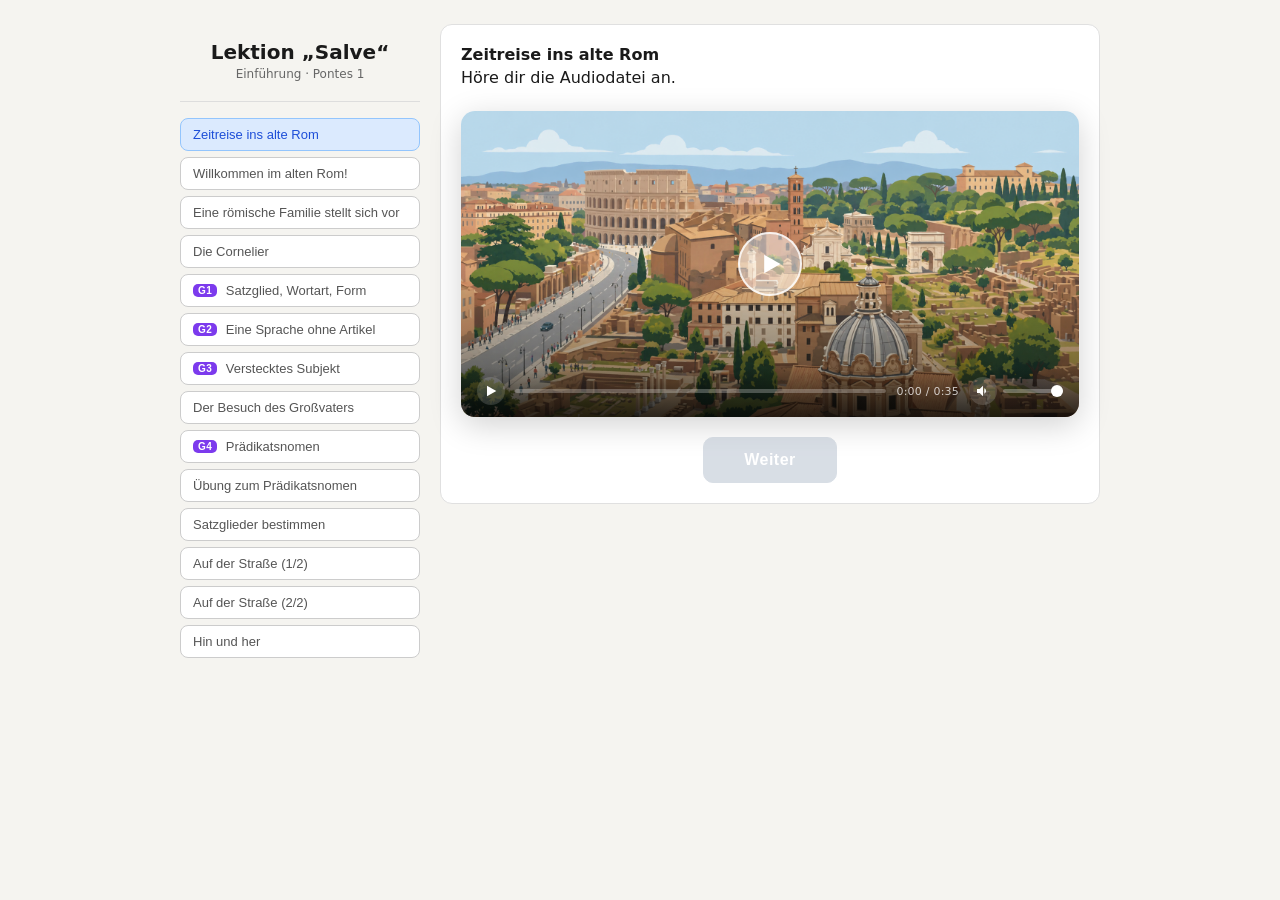
==== commit 9f6fc5e3: "Update index.html png rest" ====
--- a/index.html
+++ b/index.html
@@ -70,7 +70,7 @@
             >
               <img
                 alt="Spuren der römischen Antike"
-                src="Spuren-der-römischen-Antike.jpg"
+                src="spuren-der-roemischen-antike.png"
                 class="s1-img"
               />
               <!-- Centered pulsing play button -->
@@ -265,7 +265,7 @@
 
               <div class="s2-card">
                 <img
-                  src="kugelschreibe.png"
+                  src="kugelschreiber.png"
                   alt="Kugelschreiber"
                   class="s2-img"
                 />
@@ -313,7 +313,7 @@
               </div>
 
               <div class="s2-card">
-                <img src="spielkonsole.png" alt="Spielkonsole" class="s2-img" />
+                <img src="spielekonsole.png" alt="Spielkonsole" class="s2-img" />
                 <div
                   class="s15-slot s2-slot"
                   id="s2-slot-7"
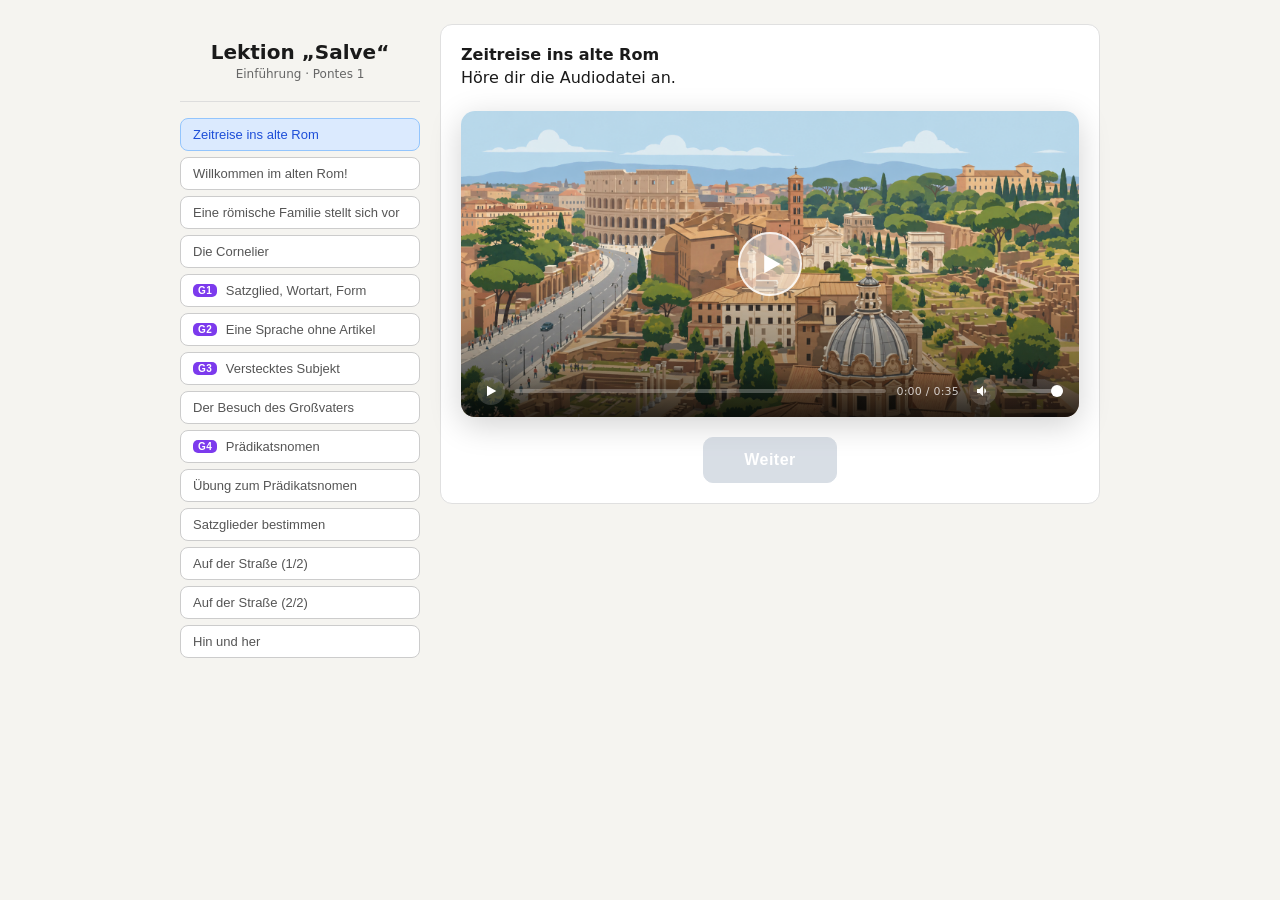
==== commit 07936b68: "Add files via upload" ====
--- a/index.html
+++ b/index.html
@@ -464,6 +464,7 @@
                   id="s4-in-pater"
                   type="text"
                   placeholder=""
+                  tabindex="2"
                   data-answers="der Vater,Vater"
                 />
               </div>
@@ -477,6 +478,7 @@
                   id="s4-in-avus"
                   type="text"
                   placeholder=""
+                  tabindex="1"
                   data-answers="der Großvater,Großvater,der Opa,Opa"
                 />
               </div>
@@ -490,6 +492,7 @@
                   id="s4-in-mater"
                   type="text"
                   placeholder=""
+                  tabindex="3"
                   data-answers="die Mutter,Mutter"
                 />
               </div>
@@ -503,6 +506,7 @@
                   id="s4-in-servus"
                   type="text"
                   placeholder=""
+                  tabindex="4"
                   data-answers="der Sklave,Sklave"
                 />
               </div>
@@ -516,6 +520,7 @@
                   id="s4-in-serva"
                   type="text"
                   placeholder=""
+                  tabindex="8"
                   data-answers="die Sklavin,Sklavin"
                 />
               </div>
@@ -529,6 +534,7 @@
                   id="s4-in-filius"
                   type="text"
                   placeholder=""
+                  tabindex="5"
                   data-answers="der Sohn,Sohn"
                 />
               </div>
@@ -542,6 +548,7 @@
                   id="s4-in-catella"
                   type="text"
                   placeholder=""
+                  tabindex="6"
                   data-answers="das Hündchen,Hündchen,die Hündin,Hündin,der Hund,Hund,das Hund"
                 />
               </div>
@@ -555,6 +562,7 @@
                   id="s4-in-filia"
                   type="text"
                   placeholder=""
+                  tabindex="7"
                   data-answers="die Tochter,Tochter"
                 />
               </div>
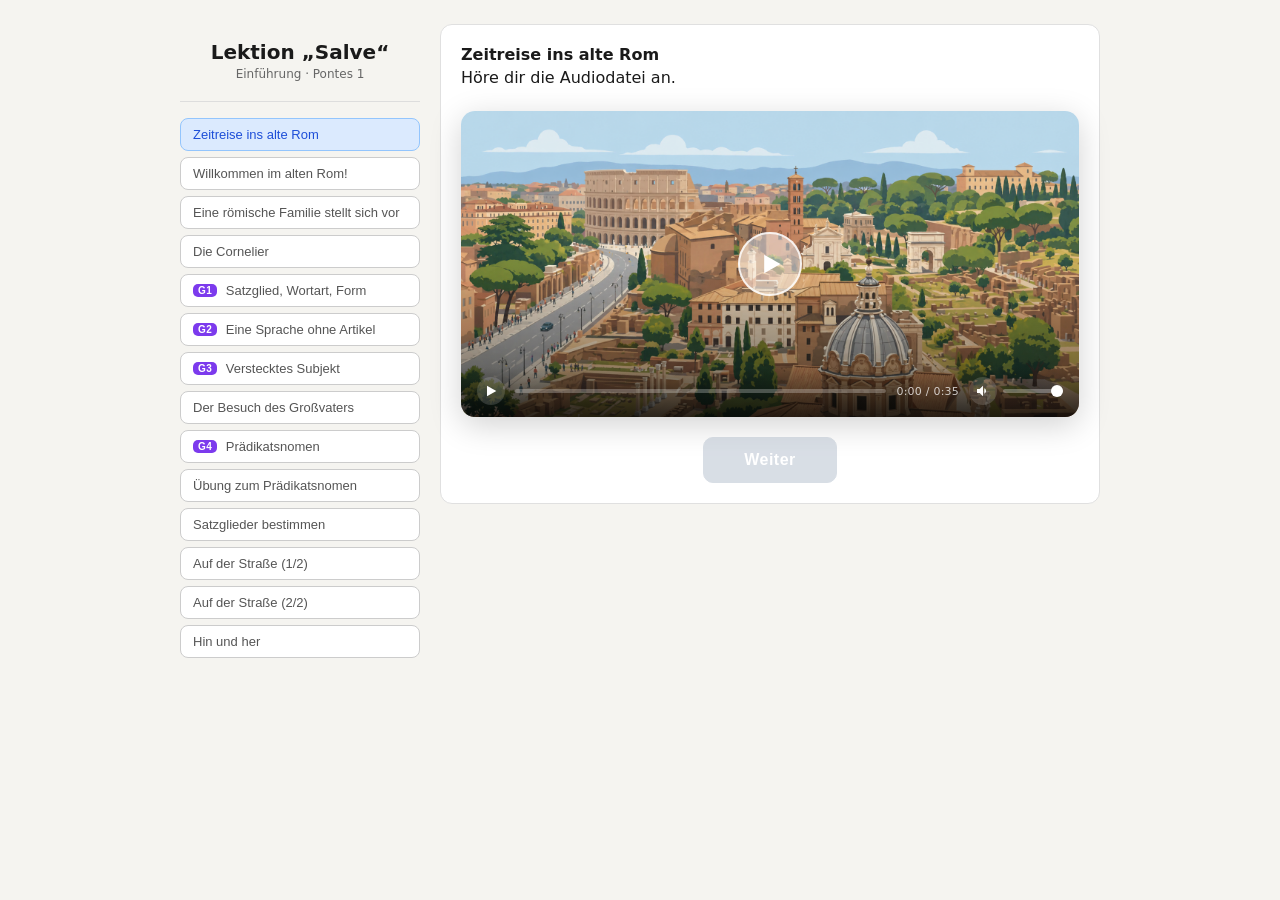
==== commit 0f29637b: "farben in s11 geändert" ====
--- a/index.html
+++ b/index.html
@@ -1124,7 +1124,7 @@
                   data-marker="subjekt"
                   onclick="s11SelectMarker('subjekt')"
                   title="Subjekt"
-                  style="--c: #22c55e"
+                  style="--c: #2563eb"
                 ></button>
                 <button
                   class="s11-circle"
@@ -1132,7 +1132,7 @@
                   data-marker="praedikat"
                   onclick="s11SelectMarker('praedikat')"
                   title="Prädikat"
-                  style="--c: #facc15"
+                  style="--c: #ef4444"
                 ></button>
                 <button
                   class="s11-circle"
@@ -1140,7 +1140,7 @@
                   data-marker="versteckt"
                   onclick="s11SelectMarker('versteckt')"
                   title="Prädikat mit verstecktem Subjekt"
-                  style="--c: #ec4899"
+                  style="--c: #a855f7"
                 ></button>
               </div>
             </div>
--- a/salve.css
+++ b/salve.css
@@ -2700,21 +2700,21 @@
 
 /* ── Token states ── */
 .s11-token.marked-subjekt {
-  background: rgba(34, 197, 94, 0.18);
-  border-color: #22c55e;
-  color: #15803d;
+  background: rgba(37, 99, 235, 0.15);
+  border-color: #2563eb;
+  color: #1e40af;
   font-weight: 600;
 }
 .s11-token.marked-praedikat {
-  background: rgba(250, 204, 21, 0.25);
-  border-color: #facc15;
-  color: #854d0e;
+  background: rgba(239, 68, 68, 0.15);
+  border-color: #ef4444;
+  color: #b91c1c;
   font-weight: 600;
 }
 .s11-token.marked-versteckt {
-  background: rgba(236, 72, 153, 0.15);
-  border-color: #ec4899;
-  color: #9d174d;
+  background: rgba(168, 85, 247, 0.15);
+  border-color: #a855f7;
+  color: #7e22ce;
   font-weight: 600;
 }
 
@@ -3669,6 +3669,16 @@
 .s15-row-reset:active {
   transform: rotate(-60deg) scale(0.95);
 }
+.s15-row-reset--was-reset {
+  background: #fee2e2;
+  color: #dc2626;
+  border-color: #fca5a5;
+}
+.s15-row-reset--was-reset:hover {
+  background: #fecaca;
+  color: #b91c1c;
+  border-color: #f87171;
+}
 .s15-row-reset-placeholder {
   width: 26px;
   height: 26px;
@@ -3853,3 +3863,30 @@
   font-style: italic;
   margin-top: 8px;
 }
+
+/* ── Reset-Arrow: bouncing red arrow beside the nav sidebar ── */
+.reset-arrow {
+  position: fixed;
+  display: flex;
+  align-items: center;
+  gap: 0;
+  z-index: 999;
+  pointer-events: none;
+  animation: resetArrowBounce 0.7s ease-in-out infinite alternate;
+  transition: opacity 0.4s;
+}
+.reset-arrow.hidden {
+  opacity: 0;
+}
+.reset-arrow-icon {
+  width: 0;
+  height: 0;
+  border-top: 9px solid transparent;
+  border-bottom: 9px solid transparent;
+  border-left: 14px solid #ef4444;
+  filter: drop-shadow(0 1px 3px rgba(239,68,68,0.5));
+}
+@keyframes resetArrowBounce {
+  from { transform: translateX(0px); }
+  to   { transform: translateX(8px); }
+}
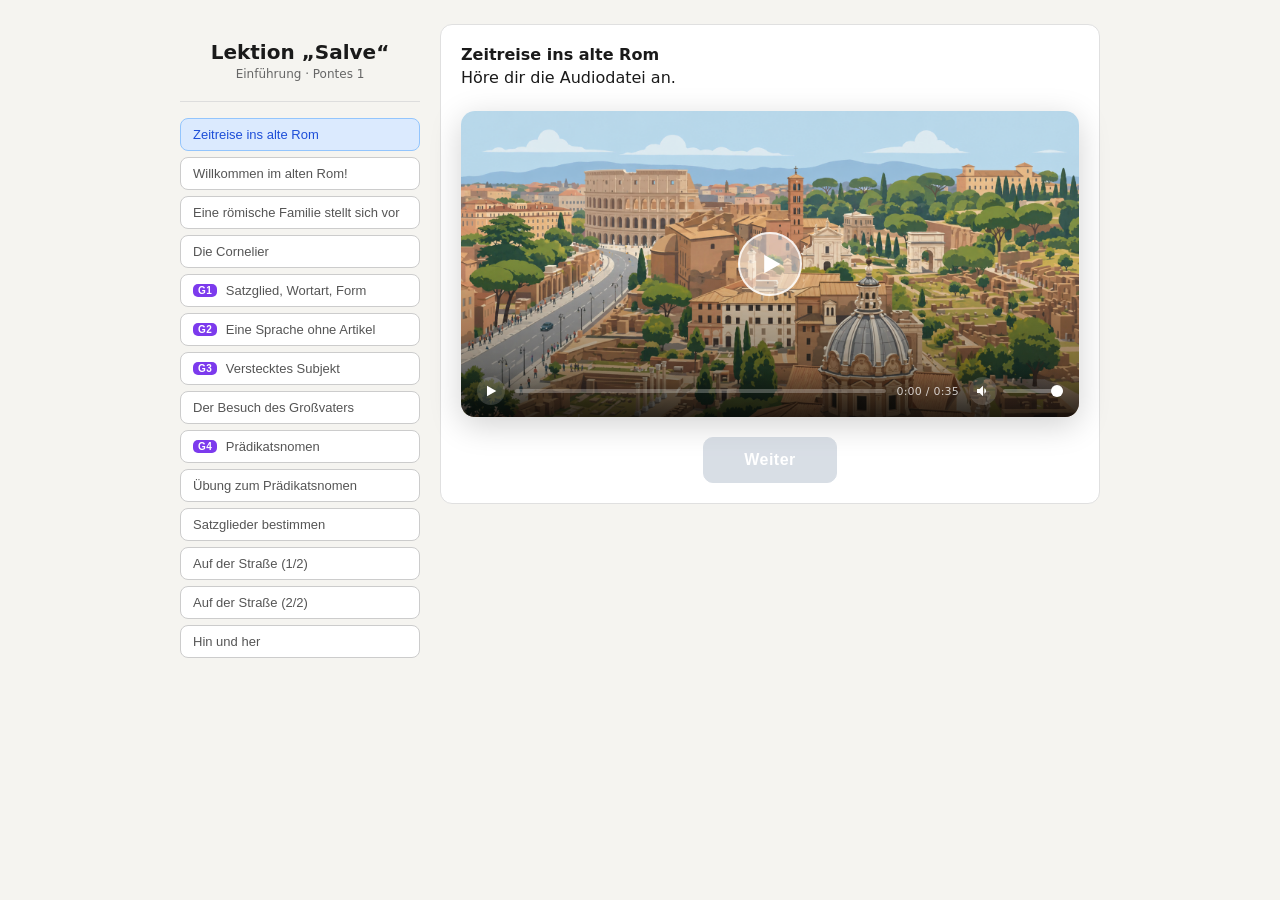
==== commit 97b93f0c: "62 s13toggle.hint entfernt" ====
--- a/index.html
+++ b/index.html
@@ -1469,9 +1469,6 @@
               </button>
               <div class="attempts" id="att-s13">Versuche: 0 / 3</div>
             </div>
-            <div class="toggle-hint" id="hint-s13" style="display: none">
-              💡 Klicke auf einen Kreis, um die zugehörigen Begriffe anzuzeigen.
-            </div>
             <div class="feedback" id="fb-s13"></div>
             <div class="s1-weiter-center" style="margin-top: 12px">
               <button
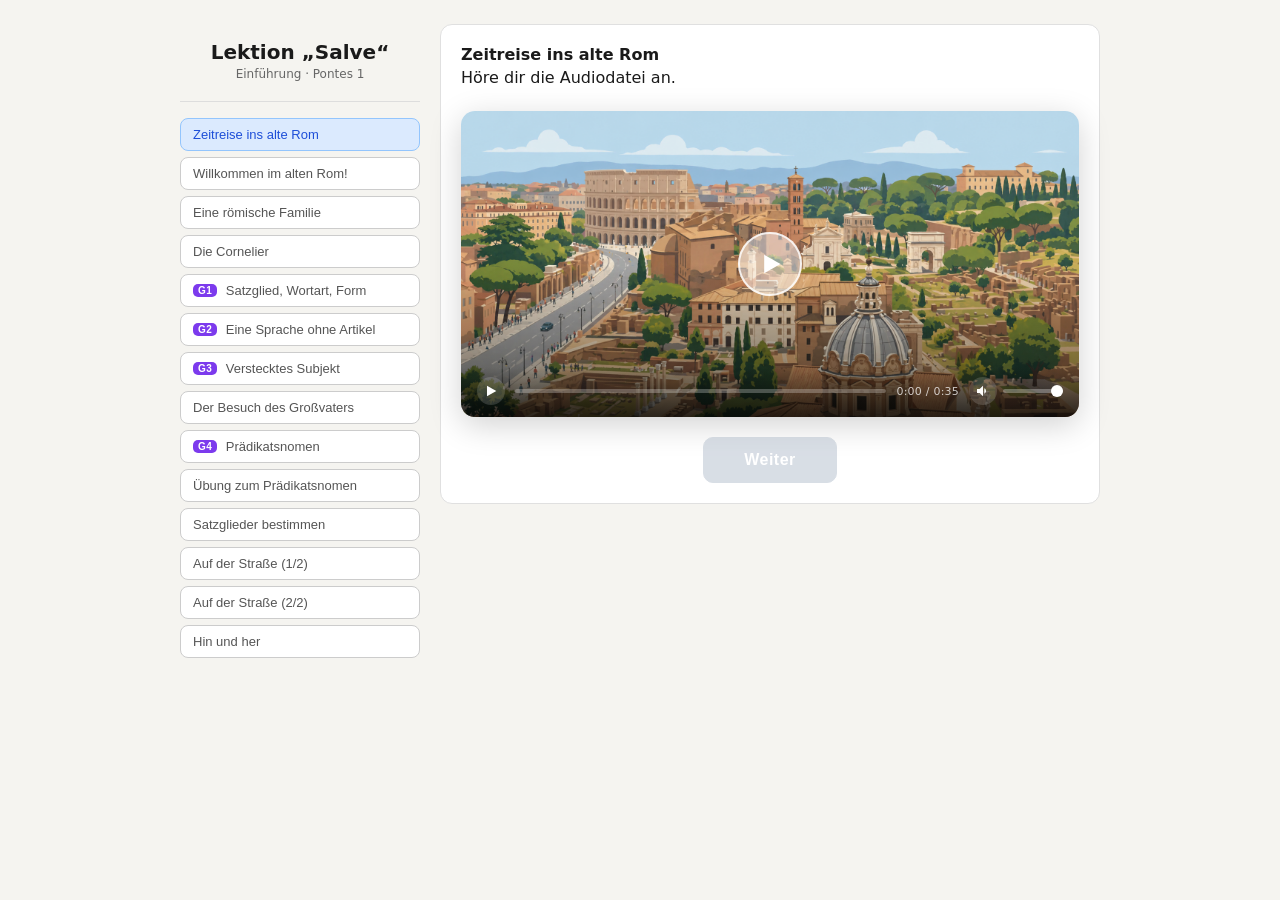
==== commit a7f5a66e: "Add files via upload" ====
--- a/index.html
+++ b/index.html
@@ -25,7 +25,7 @@
           </button>
           <button class="nav-btn" id="nav-s2">Willkommen im alten Rom!</button>
           <button class="nav-btn" id="nav-s3">
-            Eine römische Familie stellt sich vor
+            Eine römische Familie
           </button>
           <button class="nav-btn" id="nav-s4">Die Cornelier</button>
           <button class="nav-btn" id="nav-s5">
@@ -1655,7 +1655,7 @@
               <button
                 class="btn-check btn-weiter is-9c7663"
                 id="weiter-s14"
-                onclick="showS15Overview()"
+                onclick="weiterTo('s15')"
               >
                 Weiter
               </button>
--- a/salve.css
+++ b/salve.css
@@ -842,7 +842,13 @@
 }
 .zeit-item.selected-item {
   outline: 2px solid #1d4ed8;
-  outline-offset: 1px;
+  outline-offset: 2px;
+  transform: scale(1.18) translateY(-4px);
+  box-shadow: 0 8px 24px rgba(29, 78, 216, 0.28), 0 2px 8px rgba(0,0,0,0.13);
+  z-index: 10;
+  position: relative;
+  background: #fff;
+  border-color: #1d4ed8;
 }
 .zeit-item.color-A {
   background: #a5f3fc;
@@ -2809,7 +2815,13 @@
 }
 .zeit-item.selected-item {
   outline: 2px solid #1d4ed8;
-  outline-offset: 1px;
+  outline-offset: 2px;
+  transform: scale(1.18) translateY(-4px);
+  box-shadow: 0 8px 24px rgba(29, 78, 216, 0.28), 0 2px 8px rgba(0,0,0,0.13);
+  z-index: 10;
+  position: relative;
+  background: #fff;
+  border-color: #1d4ed8;
 }
 .zeit-item.color-A {
   background: #a5f3fc;
